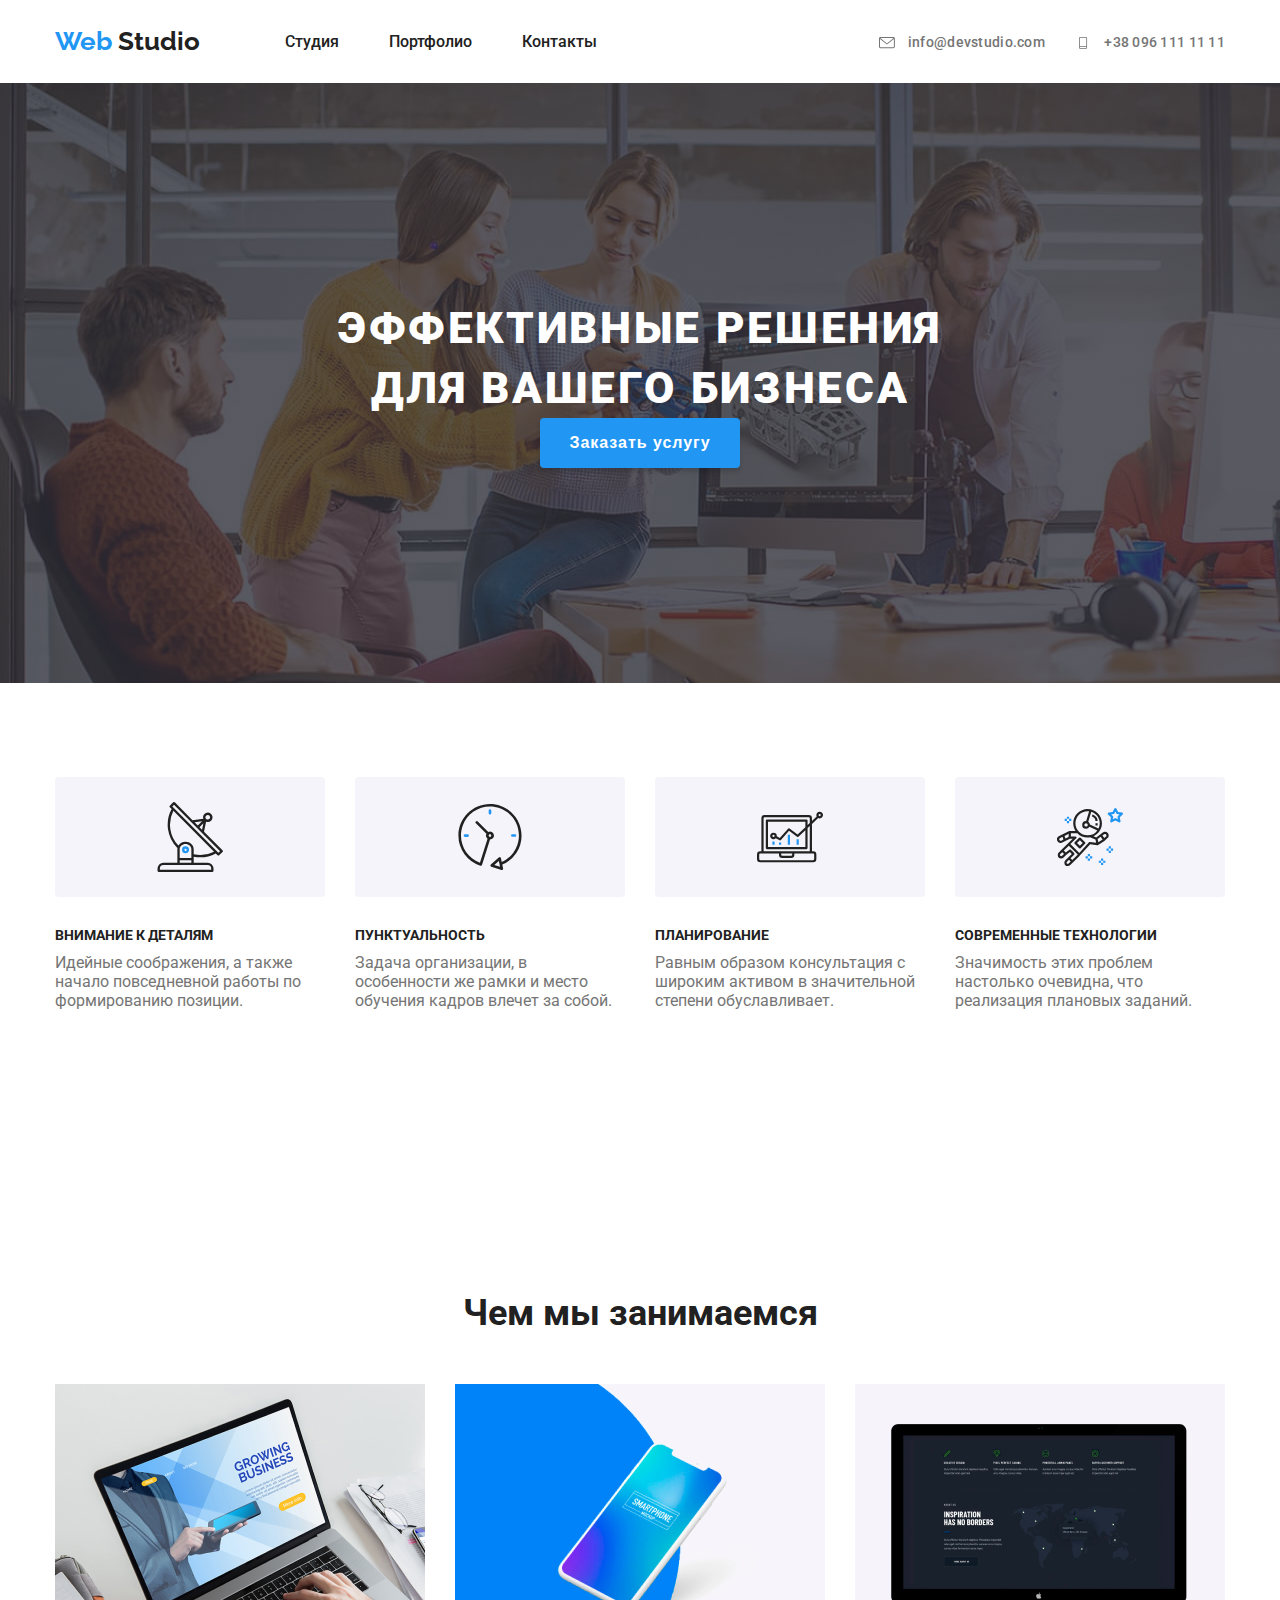
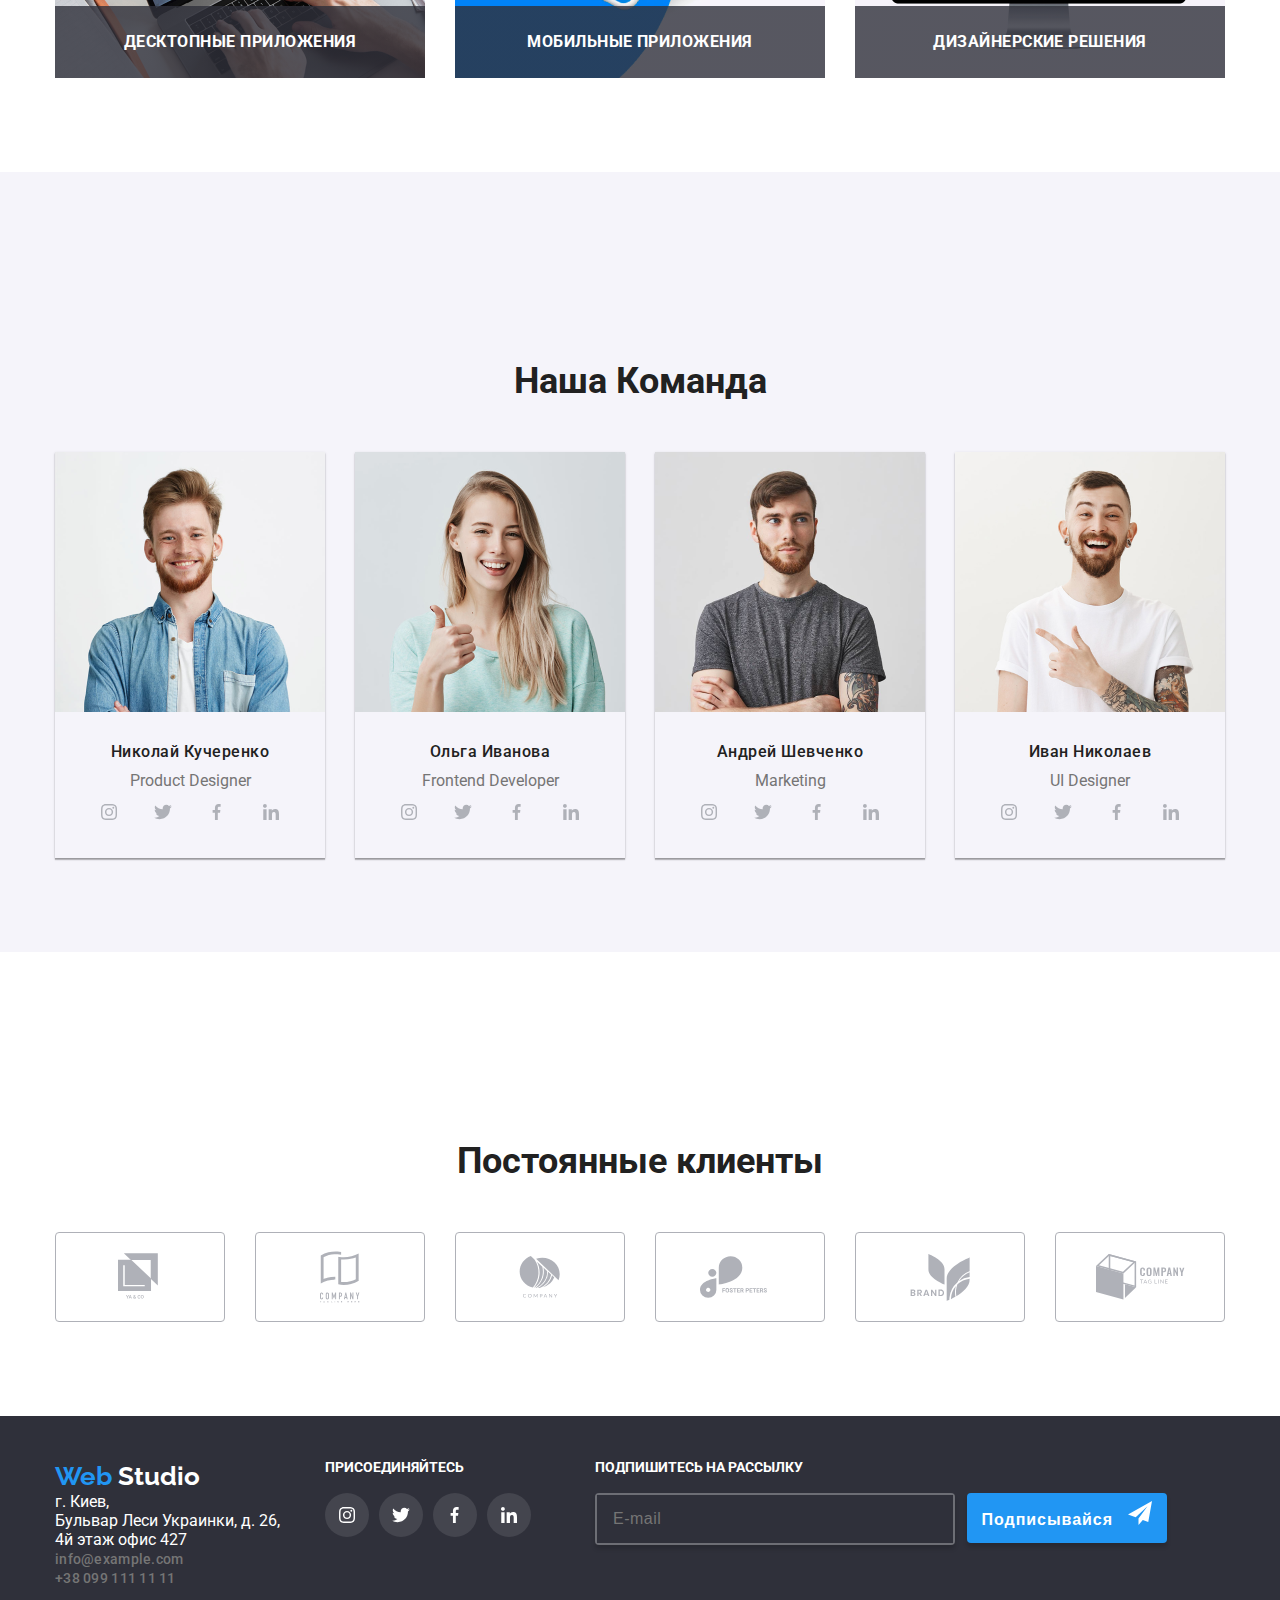
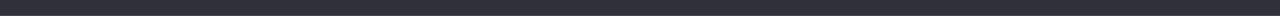
==== index.html @ c9a453bf "copy 7hw" ====
<!DOCTYPE html>
<html lang="en">
  <head>
    <meta charset="UTF-8" />
    <meta name="viewport" content="width=device-width, initial-scale=1.0" />
    <title>Studio</title>
    <link rel="stylesheet" href="./css/normalize.css" />
    <link
      href="https://fonts.googleapis.com/css2?family=Raleway:wght@400;700&display=swap"
      rel="stylesheet"
    />
    <link
      href="https://fonts.googleapis.com/css2?family=Roboto:wght@400;500;700;900&display=swap"
      rel="stylesheet"
    />
    <link rel="stylesheet" href="./css/main.min.css" />
  </head>
  <body>
    <!-- Шапка сайта -->
    <header>
      <nav class="container main-nav">
        <a href="/" class="main-link-header"
          >Web
          <span class="main-link-color">Studio</span>
        </a>
        <ul class="site-nav">
          <li class="item">
            <a href="/index.html" class="link link-nav">Студия</a>
          </li>
          <li class="item">
            <a href="./portfolio.html" class="link link-nav">Портфолио</a>
          </li>
          <li class="item">
            <a href="/" class="link link-nav">Контакты</a>
          </li>
        </ul>
        <ul class="auth-nav">
          <li class="item">
            <a href=" mailto:info@devstudio.com" class="link phone-mail mail">
              <svg class="button-icon" width="16" height="12">
                <use href="./icons/symbol-defs2.svg#icon-mail"></use>
              </svg>
              info@devstudio.com
            </a>
          </li>
          <li>
            <a href="tel:+380961111111" class="link phone-mail phone">
              <svg class="button-icon" width="16" height="12">
                <use href="./icons/symbol-defs2.svg#icon-phone-logo"></use>
              </svg>
              +38 096 111 11 11
            </a>
          </li>
        </ul>
      </nav>
    </header>
    <!-- основная инфо -->
    <section class="hero section">
      <div class="container">
        <h1 class="hero-title">
          эффективные решения <br />
          для вашего бизнеса
        </h1>
        <button class="btn-decoration order-button" data-modal-open>
          Заказать услугу
        </button>
      </div>
    </section>
    <section class="section">
      <div class="container">
        <h2 class="section-title first-section-name" hidden>Преимущества</h2>
        <ul class="main-info">
          <li class="main-logo-description">
            <div class="logotip">
              <svg width="66" height="70">
                <use href="./icons/symbol-defs2.svg#icon-main-logo1"></use>
              </svg>
            </div>
            <h3 class="item-title">Внимание к деталям</h3>
            <p>
              Идейные соображения, а также начало повседневной работы по
              формированию позиции.
            </p>
          </li>
          <li class="main-logo-description">
            <div class="logotip">
              <svg class="main-icon-svg" width="66" height="70">
                <use href="./icons/symbol-defs2.svg#icon-main-logo2"></use>
              </svg>
            </div>
            <h3 class="item-title">Пунктуальность</h3>
            <p>
              Задача организации, в особенности же рамки и место обучения кадров
              влечет за собой.
            </p>
          </li>
          <li class="main-logo-description">
            <div class="logotip">
              <svg class="main-icon-svg" width="66" height="70">
                <use href="./icons/symbol-defs2.svg#icon-main-logo3"></use>
              </svg>
            </div>
            <h3 class="item-title">Планирование</h3>
            <p>
              Равным образом консультация с широким активом в значительной
              степени обуславливает.
            </p>
          </li>
          <li class="main-logo-description">
            <div class="logotip">
              <svg class="main-icon-svg" width="66" height="70">
                <use href="./icons/symbol-defs2.svg#icon-main-logo4"></use>
              </svg>
            </div>
            <h3 class="item-title">Современные технологии</h3>
            <p>
              Значимость этих проблем настолько очевидна, что реализация
              плановых заданий.
            </p>
          </li>
        </ul>
      </div>
    </section>
    <!-- Чем мы занимаемся -->
    <section class="section">
      <div class="container">
        <h3 class="section-title">Чем мы занимаемся</h3>
        <ul class="what-are-we-doing">
          <li class="li-what-are-we-doing">
            <img
              class="img-do"
              src="./img/desktop-app.jpg"
              alt="Десктопные приложения"
              width="370"
              height="294"
            />
            <p class="specialization-name">Десктопные приложения</p>
          </li>
          <li class="li-what-are-we-doing">
            <img
              class="img-do"
              src="./img/mobile-app.jpg"
              alt="мобильные приложения"
              width="370"
              height="294"
            />
            <p class="specialization-name">мобильные приложения</p>
          </li>
          <li class="li-what-are-we-doing">
            <img
              class="img-do"
              src="./img/design-solution.jpg"
              alt="Дизайнерские решения"
              width="370"
              height="294"
            />
            <p class="specialization-name">Дизайнерские решения</p>
          </li>
        </ul>
      </div>
    </section>

    <!-- Наша Команда -->

    <section class="section-team section">
      <div class="container">
        <h3 class="section-title our-team">Наша Команда</h3>
        <ul class="team-section">
          <li class="team-info">
            <img
              src="./img/team1.png"
              alt="picture Николай Кучеренко"
              class="img-team"
              width="270"
              height="260"
            />
            <div class="team-card">
              <p class="team-name">Николай Кучеренко</p>
              <span class="team-proffession">
                Product Designer
              </span>
              <ul class="app-links">
                <li>
                  <a href="" class="link social-links">
                    <svg class="svg-icons" width="20" height="16">
                      <use href="./icons/symbol-defs2.svg#icon-instagram"></use>
                    </svg>
                  </a>
                </li>
                <li>
                  <a href="" class="link social-links">
                    <svg width="20" height="16" class="svg-color">
                      <use href="./icons/symbol-defs2.svg#icon-twitter"></use>
                    </svg>
                  </a>
                </li>
                <li>
                  <a href="" class="link social-links">
                    <svg width="20" height="16">
                      <use href="./icons/symbol-defs2.svg#icon-facebook"></use>
                    </svg>
                  </a>
                </li>
                <li>
                  <a href="" class="link social-links">
                    <svg width="20" height="16">
                      <use href="./icons/symbol-defs2.svg#icon-linkedin"></use>
                    </svg>
                  </a>
                </li>
              </ul>
            </div>
          </li>
          <li class="team-info">
            <img
              src="./img/team2.png"
              alt="picture Ольга Иванова"
              class="img-team"
              width="270"
              height="260"
            />
            <div class="team-card">
              <p class="team-name">Ольга Иванова</p>
              <span class="team-proffession">
                Frontend Developer
              </span>
              <ul class="app-links">
                <li>
                  <a href="" class="link social-links">
                    <svg width="20" height="16">
                      <use href="./icons/symbol-defs2.svg#icon-instagram"></use>
                    </svg>
                  </a>
                </li>
                <li>
                  <a href="" class="link social-links">
                    <svg width="20" height="16">
                      <use href="./icons/symbol-defs2.svg#icon-twitter"></use>
                    </svg>
                  </a>
                </li>
                <li>
                  <a href="" class="link social-links">
                    <svg width="20" height="16">
                      <use href="./icons/symbol-defs2.svg#icon-facebook"></use>
                    </svg>
                  </a>
                </li>
                <li>
                  <a href="" class="link social-links">
                    <svg width="20" height="16">
                      <use href="./icons/symbol-defs2.svg#icon-linkedin"></use>
                    </svg>
                  </a>
                </li>
              </ul>
            </div>
          </li>
          <li class="team-info">
            <img
              src="./img/team3.png"
              alt="picture Андрей Шевченко"
              class="img-team"
              width="270"
              height="260"
            />
            <div class="team-card">
              <p class="team-name">Андрей Шевченко</p>
              <span class="team-proffession">
                Marketing
              </span>
              <ul class="app-links">
                <li>
                  <a href="" class="link social-links">
                    <svg width="20" height="16">
                      <use href="./icons/symbol-defs2.svg#icon-instagram"></use>
                    </svg>
                  </a>
                </li>
                <li>
                  <a href="" class="link social-links">
                    <svg width="20" height="16">
                      <use href="./icons/symbol-defs2.svg#icon-twitter"></use>
                    </svg>
                  </a>
                </li>
                <li>
                  <a href="" class="link social-links">
                    <svg width="20" height="16">
                      <use href="./icons/symbol-defs2.svg#icon-facebook"></use>
                    </svg>
                  </a>
                </li>
                <li>
                  <a href="" class="link social-links">
                    <svg width="20" height="16">
                      <use href="./icons/symbol-defs2.svg#icon-linkedin"></use>
                    </svg>
                  </a>
                </li>
              </ul>
            </div>
          </li>
          <li class="team-info">
            <img
              src="./img/team4.png"
              alt="picture Иван Николаев"
              class="img-team"
              width="270"
              height="260"
            />
            <div class="team-card">
              <p class="team-name">Иван Николаев</p>
              <span class="team-proffession">UI Designer</span>
              <ul class="app-links">
                <li>
                  <a href="" class="link social-links">
                    <svg width="20" height="16">
                      <use href="./icons/symbol-defs2.svg#icon-instagram"></use>
                    </svg>
                  </a>
                </li>
                <li>
                  <a href="" class="link social-links">
                    <svg width="20" height="16">
                      <use href="./icons/symbol-defs2.svg#icon-twitter"></use>
                    </svg>
                  </a>
                </li>
                <li>
                  <a href="" class="link social-links">
                    <svg width="20" height="16">
                      <use href="./icons/symbol-defs2.svg#icon-facebook"></use>
                    </svg>
                  </a>
                </li>
                <li>
                  <a href="" class="link social-links">
                    <svg width="20" height="16">
                      <use href="./icons/symbol-defs2.svg#icon-linkedin"></use>
                    </svg>
                  </a>
                </li>
              </ul>
            </div>
          </li>
        </ul>
      </div>
    </section>

    <!-- Постоянные клиенты -->
    <section class="section">
      <div class="container">
        <h4 class="section-title">Постоянные клиенты</h4>
        <ul class="clients">
          <li class="logo-clients">
            <a href="/" class="a-clients">
              <svg width="44" height="49" class="hover-svg">
                <use href="./icons/symbol-defs2.svg#icon-clients6"></use>
              </svg>
            </a>
          </li>
          <li class="logo-clients">
            <a href="/" class="a-clients">
              <svg width="40" height="52" class="hover-svg">
                <use href="./icons/symbol-defs2.svg#icon-clients1"></use>
              </svg>
            </a>
          </li>
          <li class="logo-clients">
            <a href="/" class="a-clients">
              <svg width="80" height="42" class="hover-svg">
                <use href="./icons/symbol-defs2.svg#icon-clients2"></use>
              </svg>
            </a>
          </li>
          <li class="logo-clients">
            <a href="/" class="a-clients">
              <svg width="80" height="43" class="hover-svg">
                <use href="./icons/symbol-defs2.svg#icon-clients3"></use>
              </svg>
            </a>
          </li>
          <li class="logo-clients">
            <a href="/" class="a-clients">
              <svg width="60" height="47" class="hover-svg">
                <use href="./icons/symbol-defs2.svg#icon-clients4"></use>
              </svg>
            </a>
          </li>
          <li class="logo-clients">
            <a href="/" class="a-clients">
              <svg width="89" height="46" class="hover-svg">
                <use href="./icons/symbol-defs2.svg#icon-clients5"></use>
              </svg>
            </a>
          </li>
        </ul>
      </div>
    </section>
    <!-- Подвал -->
    <footer class="footer">
      <div class="container footer-div">
        <div class="footer-addres">
          <a href="/" class="main-link-footer"
            >Web
            <span class="main-link-footer-color">Studio</span>
          </a>
          <address class="address">
            г. Киев, <br />
            Бульвар Леси Украинки, д. 26, <br />
            4й этаж офис 427
            <ul class="footer-list">
              <li><a href="" class="link phone-mail">info@example.com</a></li>
              <li><a href="" class="link phone-mail">+38 099 111 11 11</a></li>
            </ul>
          </address>
        </div>
        <div class="join-div">
          <p class="footer-text">Присоединяйтесь</p>
          <ul class="app-links footer-link">
            <li>
              <a href="" class="link social-links social-links-footer">
                <svg width="20" height="16">
                  <use href="./icons/symbol-defs2.svg#icon-instagram"></use>
                </svg>
              </a>
            </li>
            <li>
              <a href="" class="link social-links social-links-footer">
                <svg width="20" height="16">
                  <use href="./icons/symbol-defs2.svg#icon-twitter"></use>
                </svg>
              </a>
            </li>
            <li>
              <a href="" class="link social-links social-links-footer">
                <svg width="20" height="16">
                  <use href="./icons/symbol-defs2.svg#icon-facebook"></use>
                </svg>
              </a>
            </li>
            <li>
              <a href="" class="link social-links social-links-footer">
                <svg width="20" height="16">
                  <use href="./icons/symbol-defs2.svg#icon-linkedin"></use>
                </svg>
              </a>
            </li>
          </ul>
        </div>
        <div class="share-div">
          <p class="footer-text share-input">Подпишитесь на рассылку</p>
          <form class="form-footer">
            <div class="form-join">
              <input
                class="input-footer"
                type="email"
                name="mail"
                id="mail"
                placeholder="E-mail"
              />
            </div>
            <button type="submit" class="btn-decoration">
              Подписывайся
              <svg aria-label="send" class="telegram-send">
                <use href="./icons/telegram.svg"></use>
              </svg>
            </button>
          </form>
        </div>
      </div>
    </footer>
    <!-- модальное окно -->
    <div class="backdrop is-hidden" data-modal>
      <div class="modal">
        <form>
          <div class="form">
            <button data-modal-close class="close-modal">
              <svg class="icon-close">
                <use
                  href="./icons/symbol-defs-modal.svg#icon-modal-close"
                ></use>
              </svg>
            </button>
            <h4 class="title-recall">
              Оставьте свои данные, мы вам перезвоним
            </h4>
            <label class="form-field">
              <input
                type="text"
                name="name"
                class="form-input"
                placeholder=" "
              />
              <span class="form-label">Имя</span>
              <svg width="18" height="18" class="icon-modal">
                <use href="./icons/symbol-defs-modal.svg#icon-modal-name"></use>
              </svg>
            </label>
            <label class="form-field">
              <input type="tel" name="tel" class="form-input" placeholder=" " />
              <span class="form-label">Телефон</span>
              <svg class="icon-modal">
                <use
                  href="./icons/symbol-defs-modal.svg#icon-modal-phone"
                ></use>
              </svg>
            </label>
            <label class="form-field">
              <input
                type="email"
                class="form-input"
                name="mail"
                placeholder=" "
              />
              <span class="form-label">Почта</span>
              <svg class="icon-modal">
                <use href="./icons/symbol-defs-modal.svg#icon-modal-mail"></use>
              </svg>
            </label>

            <label class="form-field textarea">
              <textarea
                class="form-input"
                name="comment"
                rows="10"
                cols="44"
                id="comment"
                placeholder=" "
              ></textarea>
              <span class="form-label comment">Коментарий</span></label
            >

            <label class="checkbox-form">
              <input
                class="checkbox"
                type="checkbox"
                name="topic"
                value="agree"
              />
              <span class="check-icon"></span>
              <svg class="icon-modal">
                <use href="./imeges/sprite-modal.svg#icon-berd"></use>
              </svg>
              <span class="agree"
                >Соглашаюсь с рассылкой и принимаю
                <a class="agreement" href="">Условия договора</a>
              </span>
            </label>

            <div class="submit-form">
              <button type="submit" class="button send btn-decoration">
                Отправить
              </button>
            </div>
          </div>
        </form>
      </div>
    </div>
    <script src="./js/modal.js"></script>
  </body>
</html>
---- css/main.min.css ----
body{font-family:"Roboto",sans-serif;color:#757575}img{display:block;max-width:100%;height:auto}ul,li,a{list-style:none}*{margin:0;padding:0;-webkit-box-sizing:border-box;box-sizing:border-box}.link{text-decoration:none;color:#212121}.container{width:1200px;margin-left:auto;margin-right:auto;padding-right:15px;padding-left:15px}.section-title{font-family:Roboto;font-weight:700;font-size:36px;line-height:42px;text-align:center;color:#212121;margin-bottom:50px;padding-top:94px}.main-link-color{color:#212121}.main-link-header{font-family:Raleway;font-weight:700;font-size:26px;line-height:31px;color:#2196f3;text-decoration:none}.main-nav{display:-webkit-box;display:-ms-flexbox;display:flex;-webkit-box-align:center;-ms-flex-align:center;align-items:center}.link{text-decoration:none;color:#212121}.link:hover{color:#2196f3}.link:focus{color:#2196f3}.link-nav{position:relative;font-weight:500}.link-nav::after{content:"";position:absolute;left:0;bottom:0;display:block;width:100%;height:5px;background-color:#2196f3;opacity:0;-webkit-transition:opacity 250ms cubic-bezier(0.4, 0, 0.2, 1);transition:opacity 250ms cubic-bezier(0.4, 0, 0.2, 1)}.link-nav:hover::after{opacity:1}.site-nav{display:-webkit-box;display:-ms-flexbox;display:flex;margin-left:85px}.site-nav .item:not(:last-child){margin-right:50px}.site-nav .link{display:block;padding-top:32px;padding-bottom:32px}.auth-nav{display:-webkit-box;display:-ms-flexbox;display:flex;margin-left:auto}.auth-nav .item+.item{margin-left:12px}.phone-mail{font-family:Roboto;font-style:normal;font-weight:500;font-size:14px;line-height:16px;letter-spacing:0.02em;color:#757575;-webkit-transition:background-color 250ms cubic-bezier(0.4, 0, 0.2, 1),color 250ms cubic-bezier(0.4, 0, 0.2, 1);transition:background-color 250ms cubic-bezier(0.4, 0, 0.2, 1),color 250ms cubic-bezier(0.4, 0, 0.2, 1)}.link-phone-mail:not(:last-child){margin-right:50px}.button-icon{fill:currentColor;margin-left:30px;margin-right:10px;vertical-align:middle}.container{width:1200px;margin-left:auto;margin-right:auto;padding-right:15px;padding-left:15px}.section{padding-bottom:94px;padding-top:94px}.hero{max-width:1600px;height:600px;margin-left:auto;margin-right:auto;-webkit-box-align:center;-ms-flex-align:center;align-items:center;display:-webkit-box;display:-ms-flexbox;display:flex;-webkit-box-pack:center;-ms-flex-pack:center;justify-content:center;text-align:center;background-image:-webkit-gradient(linear, left top, right top, from(rgba(47,48,58,0.8)), to(rgba(47,48,58,0.8))),url(../img/Header-img-zip.jpg);background-image:linear-gradient(to right, rgba(47,48,58,0.8), rgba(47,48,58,0.8)),url(../img/Header-img-zip.jpg)}.hero-title{font-family:Roboto;font-weight:900;font-size:44px;line-height:60px;text-align:center;-webkit-box-pack:center;-ms-flex-pack:center;justify-content:center;letter-spacing:0.06em;text-transform:uppercase;color:#fff}.order-button{font-weight:700;font-size:16px;line-height:30px;letter-spacing:0.06em;color:#fff}.btn-decoration{color:#fff;background-color:#2196f3;font-weight:700;font-size:16px;line-height:1.87;-webkit-box-align:center;-ms-flex-align:center;align-items:center;text-align:center;letter-spacing:0.06em;min-width:200px;height:50px;-webkit-box-shadow:0px 4px 4px rgba(0,0,0,0.15);box-shadow:0px 4px 4px rgba(0,0,0,0.15);border-radius:4px;border:1px solid transparent}.section{padding-bottom:94px;padding-top:94px}.first-section-name{margin-top:75px;margin-bottom:50px}.main-info{display:-webkit-box;display:-ms-flexbox;display:flex}.item-title{font-weight:700;font-size:14px;line-height:16px;text-transform:uppercase;color:#212121;margin-top:30px;margin-bottom:10px}.main-logo-description:not(:last-child){margin-right:30px}.logotip{display:-webkit-box;display:-ms-flexbox;display:flex;-webkit-box-pack:center;-ms-flex-pack:center;justify-content:center;-webkit-box-align:center;-ms-flex-align:center;align-items:center;width:270px;height:120px;border-radius:4px;background-color:#f5f4fa}.what-are-we-doing{display:-webkit-box;display:-ms-flexbox;display:flex}.li-what-are-we-doing{position:relative}.li-what-are-we-doing:not(:last-child){margin-right:30px}.img-do{display:block;min-width:100%;height:auto}.specialization-name{font-weight:700;font-size:16px;line-height:16px;letter-spacing:0.03em;text-transform:uppercase;text-align:center;width:100%;position:absolute;bottom:0;padding:27px;color:#fff;line-height:1.14;background-image:-webkit-gradient(linear, left top, left bottom, from(rgba(47,48,58,0.8)), to(rgba(47,48,58,0.8)));background-image:linear-gradient(rgba(47,48,58,0.8), rgba(47,48,58,0.8))}.section-team{background-color:#f5f4fa}.team-section{display:-webkit-box;display:-ms-flexbox;display:flex}.team-info{-webkit-box-shadow:0px 2px 1px rgba(0,0,0,0.2),0px 1px 1px rgba(0,0,0,0.14),0px 1px 3px rgba(0,0,0,0.12);box-shadow:0px 2px 1px rgba(0,0,0,0.2),0px 1px 1px rgba(0,0,0,0.14),0px 1px 3px rgba(0,0,0,0.12);width:calc((100% - 30px * 3) / 4)}.team-info:not(:last-child){margin-right:30px}.team-card{padding:30px 32px 24px 32px}.team-name{font-weight:500;font-size:16px;line-height:19px;letter-spacing:0.03em;color:#212121;text-align:center;margin-bottom:10px}.team-proffession{display:block;text-align:center}.app-links{display:-webkit-box;display:-ms-flexbox;display:flex}.social-links{display:-webkit-inline-box;display:-ms-inline-flexbox;display:inline-flex;-webkit-box-align:center;-ms-flex-align:center;align-items:center;-webkit-box-pack:center;-ms-flex-pack:center;justify-content:center;width:44px;height:44px;border-radius:50%;margin-right:10px;fill:#afb1b8;-webkit-transition:background-color cubic-bezier(0.4, 0, 0.2, 1),color 250ms cubic-bezier(0.4, 0, 0.2, 1);transition:background-color cubic-bezier(0.4, 0, 0.2, 1),color 250ms cubic-bezier(0.4, 0, 0.2, 1)}.social-links:hover{background-color:#2196f3;fill:#fff}.social-links:focus{background-color:#2196f3;fill:#fff}.clients{display:-webkit-box;display:-ms-flexbox;display:flex}.logo-clients{-webkit-box-sizing:border-box;box-sizing:border-box;height:90px;width:calc((100% - 150px) / 6)}.logo-clients:not(:last-child){margin-right:30px;margin-left:auto}.a-clients{display:-webkit-box;display:-ms-flexbox;display:flex;-webkit-box-pack:center;-ms-flex-pack:center;justify-content:center;-webkit-box-align:center;-ms-flex-align:center;align-items:center;width:170px;height:90px;color:#afb1b8;border:1px solid currentColor;border-radius:4px;-webkit-transition:color 250ms cubic-bezier(0.4, 0, 0.2, 1),border-color 250ms cubic-bezier(0.4, 0, 0.2, 1);transition:color 250ms cubic-bezier(0.4, 0, 0.2, 1),border-color 250ms cubic-bezier(0.4, 0, 0.2, 1)}.a-clients:hover{color:#2196f3;border-color:#2196f3}.a-clients:focus{color:#2196f3;border-color:#2196f3}.hover-svg{fill:currentColor}.footer{display:-webkit-box;display:-ms-flexbox;display:flex;-webkit-box-align:baseline;-ms-flex-align:baseline;align-items:baseline;border-bottom:1px solid rgba(255,255,255,0.1);padding-top:45px;padding-bottom:28px;background-color:#2f303a}.footer-div{display:-webkit-box;display:-ms-flexbox;display:flex}.main-link-footer{font-family:Raleway;font-weight:700;font-size:26px;line-height:31px;color:#2196f3;text-decoration:none}.main-link-footer-color{color:#fff}.footer-addres{display:block;width:calc((50% - 45px) / 2)}.address{color:#fff;font-style:normal}.footer-list{-webkit-box-align:center;-ms-flex-align:center;align-items:center}.footer-link{color:#fff;text-decoration:none}.footer-link:hover{color:#2196f3}.footer-link:hover:focus{color:#2196f3}.phone-mail{font-family:Roboto;font-style:normal;font-weight:500;font-size:14px;line-height:16px;letter-spacing:0.02em;color:#757575;-webkit-transition:background-color 250ms cubic-bezier(0.4, 0, 0.2, 1),color 250ms cubic-bezier(0.4, 0, 0.2, 1);transition:background-color 250ms cubic-bezier(0.4, 0, 0.2, 1),color 250ms cubic-bezier(0.4, 0, 0.2, 1)}.join-div{display:block;width:calc((50% - 45px) / 2)}.footer-text{color:#fff;font-size:14px;font-weight:700;line-height:0.87;text-transform:uppercase;margin-bottom:20px}.social-links-footer{color:#fff;fill:currentColor;display:-webkit-inline-box;display:-ms-inline-flexbox;display:inline-flex;background-color:rgba(255,255,255,0.1);border-radius:50%;width:44px;height:44px;-webkit-transition:background-color 250ms cubic-bezier(0.4, 0, 0.2, 1);transition:background-color 250ms cubic-bezier(0.4, 0, 0.2, 1)}.share-div{width:calc((50%) / 2)}.form-join{background-color:#2f303a;border:1px solid rgba(255,255,255,0.3);-webkit-box-shadow:0px 4px 4px rgba(0,0,0,0.15);box-shadow:0px 4px 4px rgba(0,0,0,0.15);border-radius:4px;margin-right:12px}.form-footer{display:-webkit-box;display:-ms-flexbox;display:flex}.input-footer{background-color:#2f303a;min-width:358px;height:50px;padding-left:16px;color:rgba(255,255,255,0.6);font-size:16px;line-height:1.25;letter-spacing:0.03em;border:1px solid rgba(255,255,255,0.3)}.telegram-send{display:inline-block;width:24px;height:24px;margin-left:10px}.backdrop{position:fixed;top:0;left:0;width:100%;height:100%;background-color:rgba(0,0,0,0.2);-webkit-transition:opacity 250ms cubic-bezier(0.4, 0, 0.2, 1);transition:opacity 250ms cubic-bezier(0.4, 0, 0.2, 1);opacity:1}.backdrop.is-hidden{opacity:0;pointer-events:none}.title-recall{margin-top:0;margin-bottom:30px;font-weight:700;font-size:20px;line-height:1.15;text-align:center;letter-spacing:0.03em}.form{position:absolute;top:50%;left:50%;min-width:528px;padding:40px;background-color:#fff;-webkit-transform:translate(-50%, -50%) scale(1);transform:translate(-50%, -50%) scale(1);-webkit-transition:-webkit-transform 250ms cubic-bezier(0.4, 0, 0.2, 1);transition:-webkit-transform 250ms cubic-bezier(0.4, 0, 0.2, 1);transition:transform 250ms cubic-bezier(0.4, 0, 0.2, 1);transition:transform 250ms cubic-bezier(0.4, 0, 0.2, 1), -webkit-transform 250ms cubic-bezier(0.4, 0, 0.2, 1)}.form-field{position:relative;display:block;margin-bottom:28px}.form-label{position:absolute;top:50%;left:42px;-webkit-transform:translateY(-50%);transform:translateY(-50%);-webkit-transition:-webkit-transform 250ms cubic-bezier(0.4, 0, 0.2, 1);transition:-webkit-transform 250ms cubic-bezier(0.4, 0, 0.2, 1);transition:transform 250ms cubic-bezier(0.4, 0, 0.2, 1);transition:transform 250ms cubic-bezier(0.4, 0, 0.2, 1), -webkit-transform 250ms cubic-bezier(0.4, 0, 0.2, 1);color:#757575}.comment{position:absolute;top:12px;left:16px}.close-modal{display:-webkit-box;display:-ms-flexbox;display:flex;-webkit-box-pack:center;-ms-flex-pack:center;justify-content:center;-webkit-box-align:center;-ms-flex-align:center;align-items:center;position:absolute;top:1%;right:1%;border:1px solid rgba(33,33,33,0.2);background-color:#fff;border-radius:50%;width:30px;height:30px}.close-modal:focus{cursor:pointer}.icon-close{fill:#212121;width:11px;height:11px;-webkit-transition:fill 250ms cubic-bezier(0.4, 0, 0.2, 1);transition:fill 250ms cubic-bezier(0.4, 0, 0.2, 1)}.icon-close:hover{fill:#2196f3}.icon-modal{position:absolute;top:50%;left:16px;width:18px;height:18px;-webkit-transform:translateY(-50%);transform:translateY(-50%);-webkit-transition:fill 250ms cubic-bezier(0.4, 0, 0.2, 1);transition:fill 250ms cubic-bezier(0.4, 0, 0.2, 1)}.form-field input{width:100%;margin:0;padding:11px 16px;padding-left:42px;font:inherit;border:1px solid rgba(33,33,33,0.2);border-radius:4px}input [type="checkbox"]{width:16px;height:15px}.form-field:focus-within>.form-label{color:#2196f3;-webkit-transform:translate(-27px, -40px);transform:translate(-27px, -40px)}.form-field:focus-within>.icon-modal{fill:#2196f3}.form-field.textarea{margin-bottom:20px}.form-field textarea{resize:none;padding:12px 16px;margin:0;width:100%;font:inherit;border:1px solid rgba(33,33,33,0.2);border-radius:4px}.form-field:focus-within>.form-labal.form-labal.comment{color:#2196f3;-webkit-transform:translateY(-40px);transform:translateY(-40px)}.form-input:focus,.form-textarea:focus{border-color:#2196f3;outline:none}.checkbox{position:absolute;width:1px;height:1px;margin:-1px;border:0;padding:0;clip:rect(0 0 0 0);overflow:hidden}.checkbox-form{display:-webkit-box;display:-ms-flexbox;display:flex;-webkit-box-align:center;-ms-flex-align:center;align-items:center;-webkit-box-pack:center;-ms-flex-pack:center;justify-content:center;margin-bottom:30px}.agree{font-size:14px;line-height:1.2;letter-spacing:0.03em;color:#757575}.checkbox-form .check-icon{display:inline-block;width:16px;height:15px;margin-right:8px;border:2px solid #757575;border-radius:4px;-webkit-transition:-webkit-transform 250ms cubic-bezier(0.4, 0, 0.2, 1);transition:-webkit-transform 250ms cubic-bezier(0.4, 0, 0.2, 1);transition:transform 250ms cubic-bezier(0.4, 0, 0.2, 1);transition:transform 250ms cubic-bezier(0.4, 0, 0.2, 1), -webkit-transform 250ms cubic-bezier(0.4, 0, 0.2, 1)}.checkbox:checked+.check-icon{background-color:#2196f3;background-image:url(../icons/modal-check.svg);border-color:#2196f3;background-size:contain;background-origin:border-box}.agreement{color:#2196f3;text-decoration:underline}.submit-form{text-align:center}.buttons{display:-webkit-box;display:-ms-flexbox;display:flex;-webkit-box-pack:center;-ms-flex-pack:center;justify-content:center}.radio-button{display:-webkit-box;display:-ms-flexbox;display:flex;-webkit-box-pack:center;-ms-flex-pack:center;justify-content:center;padding-top:94px;padding-bottom:56px}.radio{background-color:#f5f4fa;font-weight:500;color:#212121;font-size:16px;line-height:1.62;border-radius:4px;border-color:transparent;margin-left:auto;padding:6px 22px}.radio:hover{background-color:#2196f3;color:#fff}.radio:focus{background-color:#2196f3;color:#fff}.radio:not(:last-child){margin-right:30px}.btn-space:not(:last-child){margin-right:30px}.img-description{padding:62px 24px;color:#fff;font-size:18px;line-height:1.56}.portfolio-main{display:-webkit-box;display:-ms-flexbox;display:flex;-ms-flex-wrap:wrap;flex-wrap:wrap;padding-bottom:94px}.each-block-portfolio{width:calc((100% - 60px) / 3);margin-right:30px;margin-bottom:30px;background:#fff;border:1px solid #eeeeee;border-bottom-right-radius:5px;border-bottom-left-radius:5px}.each-block-portfolio:nth-child(3n){margin-right:0}.each-block-portfolio:nth-last-child(-n+3){margin-bottom:0}.portfolio-span{color:#757575;font-weight:400;font-size:16px;line-height:1.88}.card-overlay{position:absolute;top:0;left:0;width:100%;height:100%;background-image:-webkit-gradient(linear, left top, left bottom, from(rgba(33,150,243,0.9)), to(rgba(33,150,243,0.9)));background-image:linear-gradient(rgba(33,150,243,0.9), rgba(33,150,243,0.9));opacity:0;-webkit-transform:translateY(100%);transform:translateY(100%);-webkit-transition:opasity 250ms cubic-bezier(0.4, 0, 0.2, 1),-webkit-transform 250ms cubic-bezier(0.4, 0, 0.2, 1);transition:opasity 250ms cubic-bezier(0.4, 0, 0.2, 1),-webkit-transform 250ms cubic-bezier(0.4, 0, 0.2, 1);transition:transform 250ms cubic-bezier(0.4, 0, 0.2, 1),opasity 250ms cubic-bezier(0.4, 0, 0.2, 1);transition:transform 250ms cubic-bezier(0.4, 0, 0.2, 1),opasity 250ms cubic-bezier(0.4, 0, 0.2, 1),-webkit-transform 250ms cubic-bezier(0.4, 0, 0.2, 1)}.link-portfolio{display:block;-webkit-transition:-webkit-box-shadow 250ms cubic-bezier(0.4, 0, 0.2, 1);transition:-webkit-box-shadow 250ms cubic-bezier(0.4, 0, 0.2, 1);transition:box-shadow 250ms cubic-bezier(0.4, 0, 0.2, 1);transition:box-shadow 250ms cubic-bezier(0.4, 0, 0.2, 1), -webkit-box-shadow 250ms cubic-bezier(0.4, 0, 0.2, 1)}.link-portfolio:hover .card-overlay,.link-portfolio:focus .card-overlay{-webkit-transform:translateY(0);transform:translateY(0);opacity:1}.link-portfolio:hover,.link-portfolio:focus{-webkit-box-shadow:1px 4px 6px rgba(0,0,0,0.16),0px 4px 4px rgba(0,0,0,0.06),0px 1px 1px rgba(0,0,0,0.12);box-shadow:1px 4px 6px rgba(0,0,0,0.16),0px 4px 4px rgba(0,0,0,0.06),0px 1px 1px rgba(0,0,0,0.12)}.photo-card{position:relative;overflow:hidden}.card-contact{padding:24px 20px;border-bottom-right-radius:5px;border-bottom-left-radius:5px}.project-title{margin-bottom:20px;color:#212121;font-weight:700;font-size:18px;line-height:2;letter-spacing:0.06em}
/*# sourceMappingURL=main.min.css.map */
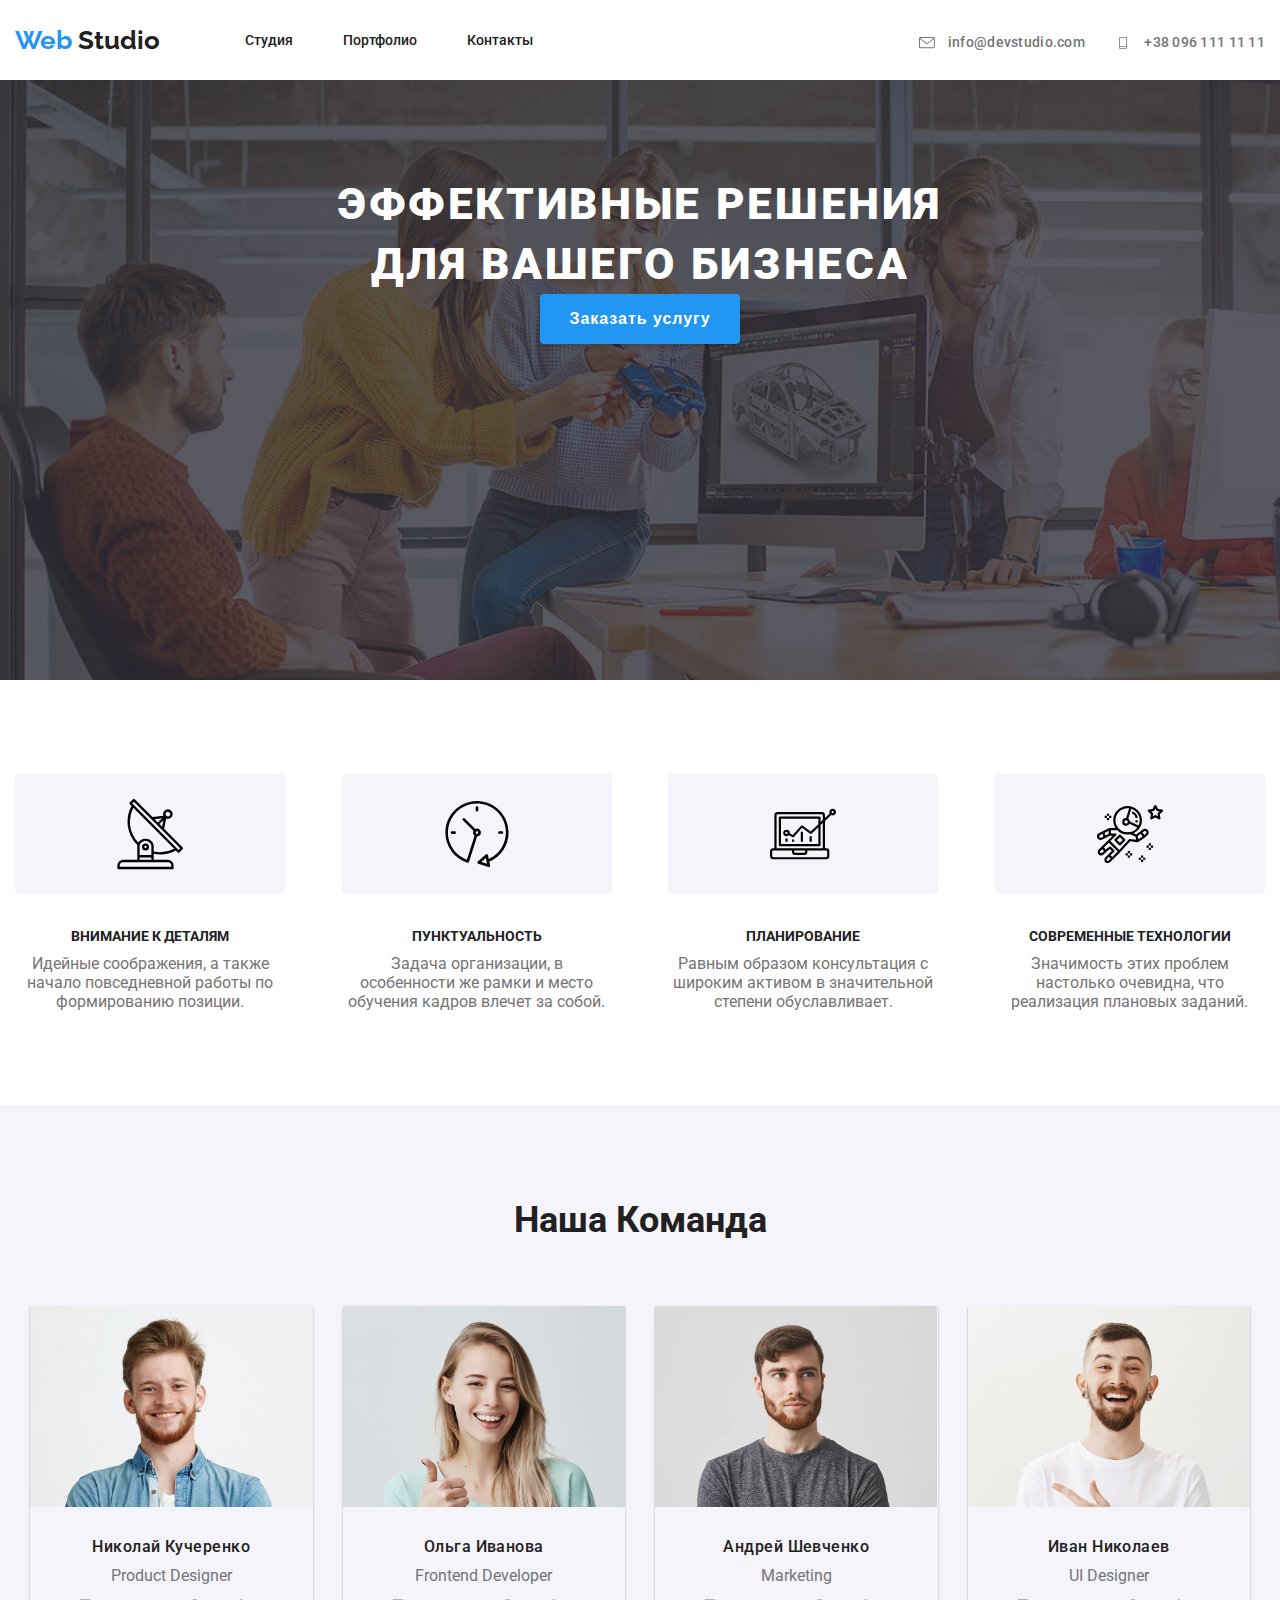
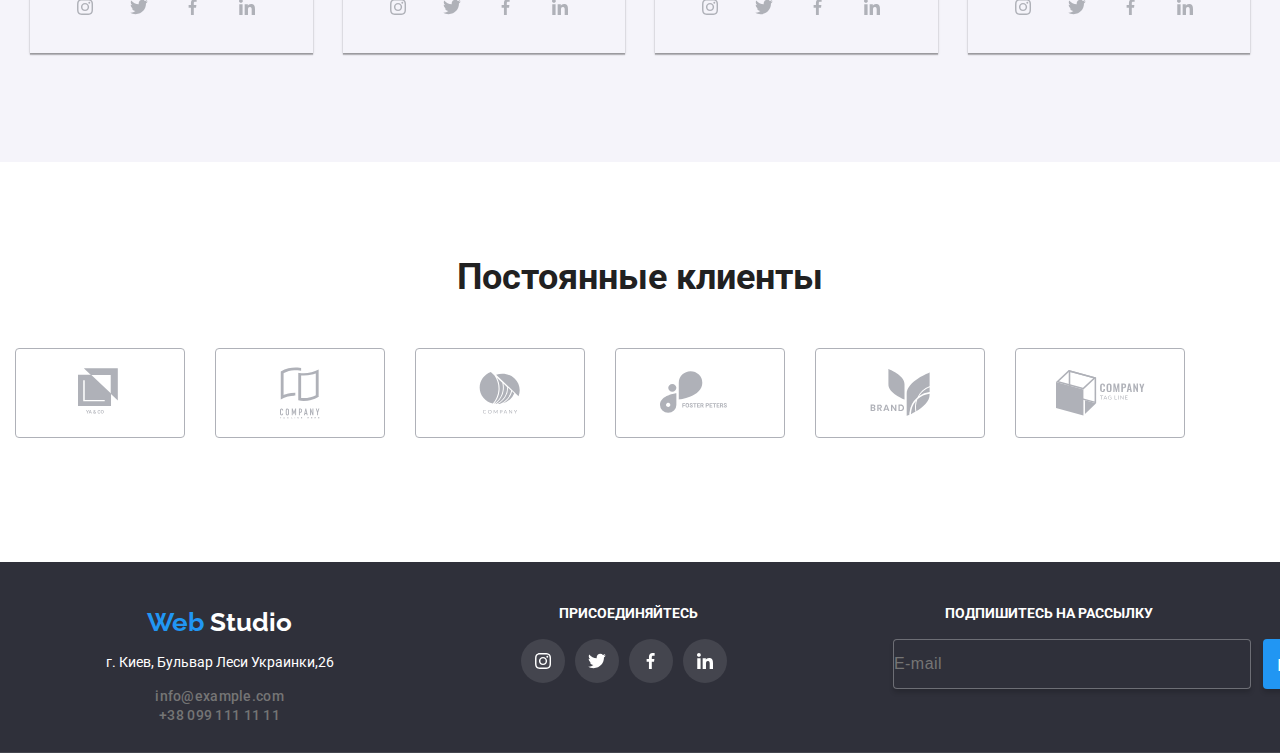
==== commit 03d50ca7: "last" ====
--- a/index.html
+++ b/index.html
@@ -23,35 +23,59 @@
           >Web
           <span class="main-link-color">Studio</span>
         </a>
-        <ul class="site-nav">
-          <li class="item">
-            <a href="/index.html" class="link link-nav">Студия</a>
-          </li>
-          <li class="item">
-            <a href="./portfolio.html" class="link link-nav">Портфолио</a>
-          </li>
-          <li class="item">
-            <a href="/" class="link link-nav">Контакты</a>
-          </li>
-        </ul>
-        <ul class="auth-nav">
-          <li class="item">
-            <a href=" mailto:info@devstudio.com" class="link phone-mail mail">
-              <svg class="button-icon" width="16" height="12">
-                <use href="./icons/symbol-defs2.svg#icon-mail"></use>
-              </svg>
-              info@devstudio.com
-            </a>
-          </li>
-          <li>
-            <a href="tel:+380961111111" class="link phone-mail phone">
-              <svg class="button-icon" width="16" height="12">
-                <use href="./icons/symbol-defs2.svg#icon-phone-logo"></use>
-              </svg>
-              +38 096 111 11 11
-            </a>
-          </li>
-        </ul>
+        <button
+          type="button"
+          class="menu-button is-open"
+          aria-expanded="false"
+          aria-controls="menu-container"
+          data-menu-button
+        >
+          <svg
+            width="24"
+            height="16"
+            aria-label="Переключатель-мобильного-меню"
+          >
+            <use
+              href="./icons/symbol-defs2.svg#icon-menu_24px"
+              class="icon-close-mobile"
+            ></use>
+            <use
+              href="./icons/symbol-defs2.svg#icon-close_24px"
+              class="icon-menu-mobile"
+            ></use>
+          </svg>
+        </button>
+        <div class="menu-container" id="menu-container" data-menu>
+          <ul class="site-nav">
+            <li class="item">
+              <a href="/index.html" class="link link-nav">Студия</a>
+            </li>
+            <li class="item">
+              <a href="./portfolio.html" class="link link-nav">Портфолио</a>
+            </li>
+            <li class="item">
+              <a href="/" class="link link-nav">Контакты</a>
+            </li>
+          </ul>
+          <ul class="auth-nav">
+            <li class="item">
+              <a href=" mailto:info@devstudio.com" class="link phone-mail mail">
+                <svg class="button-icon" width="16" height="12">
+                  <use href="./icons/symbol-defs2.svg#icon-mail"></use>
+                </svg>
+                info@devstudio.com
+              </a>
+            </li>
+            <li>
+              <a href="tel:+380961111111" class="link phone-mail phone">
+                <svg class="button-icon" width="16" height="12">
+                  <use href="./icons/symbol-defs2.svg#icon-phone-logo"></use>
+                </svg>
+                +38 096 111 11 11
+              </a>
+            </li>
+          </ul>
+        </div>
       </nav>
     </header>
     <!-- основная инфо -->
@@ -68,61 +92,65 @@
     </section>
     <section class="section">
       <div class="container">
-        <h2 class="section-title first-section-name" hidden>Преимущества</h2>
-        <ul class="main-info">
-          <li class="main-logo-description">
-            <div class="logotip">
-              <svg width="66" height="70">
+        <h2 hidden>Преимущества</h2>
+        <ul class="benefits">
+          <li class="benefits-main-logo">
+            <div class="benefits-logotip">
+              <svg class="main-icon-svg" width="66" height="70">
                 <use href="./icons/symbol-defs2.svg#icon-main-logo1"></use>
               </svg>
-            </div>
-            <h3 class="item-title">Внимание к деталям</h3>
-            <p>
-              Идейные соображения, а также начало повседневной работы по
-              формированию позиции.
-            </p>
-          </li>
-          <li class="main-logo-description">
-            <div class="logotip">
+
+              <h3 class="benefits-item-title">Внимание к деталям</h3>
+              <p class="benefits-text">
+                Идейные соображения, а также начало повседневной работы по
+                формированию позиции.
+              </p>
+            </div>
+          </li>
+          <li class="benefits-main-logo">
+            <div class="benefits-logotip">
               <svg class="main-icon-svg" width="66" height="70">
                 <use href="./icons/symbol-defs2.svg#icon-main-logo2"></use>
               </svg>
-            </div>
-            <h3 class="item-title">Пунктуальность</h3>
-            <p>
-              Задача организации, в особенности же рамки и место обучения кадров
-              влечет за собой.
-            </p>
-          </li>
-          <li class="main-logo-description">
-            <div class="logotip">
+
+              <h3 class="benefits-item-title">Пунктуальность</h3>
+              <p class="benefits-text">
+                Задача организации, в особенности же рамки и место обучения
+                кадров влечет за собой.
+              </p>
+            </div>
+          </li>
+          <li class="benefits-main-logo">
+            <div class="benefits-logotip">
               <svg class="main-icon-svg" width="66" height="70">
                 <use href="./icons/symbol-defs2.svg#icon-main-logo3"></use>
               </svg>
-            </div>
-            <h3 class="item-title">Планирование</h3>
-            <p>
-              Равным образом консультация с широким активом в значительной
-              степени обуславливает.
-            </p>
-          </li>
-          <li class="main-logo-description">
-            <div class="logotip">
+
+              <h3 class="benefits-item-title">Планирование</h3>
+              <p class="benefits-text">
+                Равным образом консультация с широким активом в значительной
+                степени обуславливает.
+              </p>
+            </div>
+          </li>
+          <li class="benefits-main-logo">
+            <div class="benefits-logotip">
               <svg class="main-icon-svg" width="66" height="70">
                 <use href="./icons/symbol-defs2.svg#icon-main-logo4"></use>
               </svg>
-            </div>
-            <h3 class="item-title">Современные технологии</h3>
-            <p>
-              Значимость этих проблем настолько очевидна, что реализация
-              плановых заданий.
-            </p>
+
+              <h3 class="benefits-item-title">Современные технологии</h3>
+              <p class="benefits-text">
+                Значимость этих проблем настолько очевидна, что реализация
+                плановых заданий.
+              </p>
+            </div>
           </li>
         </ul>
       </div>
     </section>
     <!-- Чем мы занимаемся -->
-    <section class="section">
+    <section class="section what-we-do">
       <div class="container">
         <h3 class="section-title">Чем мы занимаемся</h3>
         <ul class="what-are-we-doing">
@@ -162,21 +190,25 @@
 
     <!-- Наша Команда -->
 
-    <section class="section-team section">
+    <section class="our-team section">
       <div class="container">
-        <h3 class="section-title our-team">Наша Команда</h3>
-        <ul class="team-section">
-          <li class="team-info">
+        <h3 class="section-title">Наша Команда</h3>
+        <ul class="our-team-section">
+          <li class="our-team-info">
             <img
-              src="./img/team1.png"
+              srcset="
+                ./adaptive-img/team1-480.jpg  1x,
+                ./adaptive-img/team1-768.jpg  2x,
+                ./adaptive-img/team1-1280.jpg 3x
+              "
+              src="./adaptive-img/team1-480.jpg"
               alt="picture Николай Кучеренко"
               class="img-team"
-              width="270"
-              height="260"
+              width="450"
             />
-            <div class="team-card">
-              <p class="team-name">Николай Кучеренко</p>
-              <span class="team-proffession">
+            <div class="our-team-card">
+              <p class="our-team-name">Николай Кучеренко</p>
+              <span class="our-team-proffession">
                 Product Designer
               </span>
               <ul class="app-links">
@@ -211,17 +243,20 @@
               </ul>
             </div>
           </li>
-          <li class="team-info">
+          <li class="our-team-info">
             <img
-              src="./img/team2.png"
+              srcset="
+                ./adaptive-img/team2-480.jpg  1x,
+                ./adaptive-img/team2-768.jpg  2x,
+                ./adaptive-img/team2-1280.jpg 3x
+              "
+              src="./adaptive-img/team2-480.jpg"
               alt="picture Ольга Иванова"
               class="img-team"
-              width="270"
-              height="260"
             />
-            <div class="team-card">
-              <p class="team-name">Ольга Иванова</p>
-              <span class="team-proffession">
+            <div class="our-team-card">
+              <p class="our-team-name">Ольга Иванова</p>
+              <span class="our-team-proffession">
                 Frontend Developer
               </span>
               <ul class="app-links">
@@ -256,17 +291,20 @@
               </ul>
             </div>
           </li>
-          <li class="team-info">
+          <li class="our-team-info">
             <img
-              src="./img/team3.png"
+              srcset="
+                ./adaptive-img/team3-480.jpg  1x,
+                ./adaptive-img/team3-768.jpg  2x,
+                ./adaptive-img/team3-1280.jpg 3x
+              "
+              src="./adaptive-img/team3-480.jpg"
               alt="picture Андрей Шевченко"
               class="img-team"
-              width="270"
-              height="260"
             />
-            <div class="team-card">
-              <p class="team-name">Андрей Шевченко</p>
-              <span class="team-proffession">
+            <div class="our-team-card">
+              <p class="our-team-name">Андрей Шевченко</p>
+              <span class="our-team-proffession">
                 Marketing
               </span>
               <ul class="app-links">
@@ -301,17 +339,20 @@
               </ul>
             </div>
           </li>
-          <li class="team-info">
+          <li class="our-team-info">
             <img
-              src="./img/team4.png"
+              srcset="
+                ./adaptive-img/team4-480.jpg  1x,
+                ./adaptive-img/team4-768.jpg  2x,
+                ./adaptive-img/team4-1280.jpg 3x
+              "
+              src="./adaptive-img/team4-480.jpg"
               alt="picture Иван Николаев"
               class="img-team"
-              width="270"
-              height="260"
             />
-            <div class="team-card">
-              <p class="team-name">Иван Николаев</p>
-              <span class="team-proffession">UI Designer</span>
+            <div class="our-team-card">
+              <p class="our-team-name">Иван Николаев</p>
+              <span class="our-team-proffession">UI Designer</span>
               <ul class="app-links">
                 <li>
                   <a href="" class="link social-links">
@@ -353,42 +394,42 @@
       <div class="container">
         <h4 class="section-title">Постоянные клиенты</h4>
         <ul class="clients">
-          <li class="logo-clients">
+          <li class="clients-logo">
             <a href="/" class="a-clients">
               <svg width="44" height="49" class="hover-svg">
                 <use href="./icons/symbol-defs2.svg#icon-clients6"></use>
               </svg>
             </a>
           </li>
-          <li class="logo-clients">
+          <li class="clients-logo">
             <a href="/" class="a-clients">
               <svg width="40" height="52" class="hover-svg">
                 <use href="./icons/symbol-defs2.svg#icon-clients1"></use>
               </svg>
             </a>
           </li>
-          <li class="logo-clients">
+          <li class="clients-logo">
             <a href="/" class="a-clients">
               <svg width="80" height="42" class="hover-svg">
                 <use href="./icons/symbol-defs2.svg#icon-clients2"></use>
               </svg>
             </a>
           </li>
-          <li class="logo-clients">
+          <li class="clients-logo">
             <a href="/" class="a-clients">
               <svg width="80" height="43" class="hover-svg">
                 <use href="./icons/symbol-defs2.svg#icon-clients3"></use>
               </svg>
             </a>
           </li>
-          <li class="logo-clients">
+          <li class="clients-logo">
             <a href="/" class="a-clients">
               <svg width="60" height="47" class="hover-svg">
                 <use href="./icons/symbol-defs2.svg#icon-clients4"></use>
               </svg>
             </a>
           </li>
-          <li class="logo-clients">
+          <li class="clients-logo">
             <a href="/" class="a-clients">
               <svg width="89" height="46" class="hover-svg">
                 <use href="./icons/symbol-defs2.svg#icon-clients5"></use>
@@ -407,14 +448,12 @@
             <span class="main-link-footer-color">Studio</span>
           </a>
           <address class="address">
-            г. Киев, <br />
-            Бульвар Леси Украинки, д. 26, <br />
-            4й этаж офис 427
-            <ul class="footer-list">
-              <li><a href="" class="link phone-mail">info@example.com</a></li>
-              <li><a href="" class="link phone-mail">+38 099 111 11 11</a></li>
-            </ul>
+            г. Киев, Бульвар Леси Украинки,26
           </address>
+          <ul class="footer-list">
+            <li><a href="" class="link phone-mail">info@example.com</a></li>
+            <li><a href="" class="link phone-mail">+38 099 111 11 11</a></li>
+          </ul>
         </div>
         <div class="join-div">
           <p class="footer-text">Присоединяйтесь</p>
@@ -463,8 +502,8 @@
             </div>
             <button type="submit" class="btn-decoration">
               Подписывайся
-              <svg aria-label="send" class="telegram-send">
-                <use href="./icons/telegram.svg"></use>
+              <svg class="telegram-send">
+                <use href="./icons/symbols-defs2.svg#icon-telegram"></use>
               </svg>
             </button>
           </form>
@@ -559,5 +598,6 @@
       </div>
     </div>
     <script src="./js/modal.js"></script>
+    <script src="./js/menu.js"></script>
   </body>
 </html>
--- a/css/main.min.css
+++ b/css/main.min.css
@@ -1,2 +1,2 @@
-body{font-family:"Roboto",sans-serif;color:#757575}img{display:block;max-width:100%;height:auto}ul,li,a{list-style:none}*{margin:0;padding:0;-webkit-box-sizing:border-box;box-sizing:border-box}.link{text-decoration:none;color:#212121}.container{width:1200px;margin-left:auto;margin-right:auto;padding-right:15px;padding-left:15px}.section-title{font-family:Roboto;font-weight:700;font-size:36px;line-height:42px;text-align:center;color:#212121;margin-bottom:50px;padding-top:94px}.main-link-color{color:#212121}.main-link-header{font-family:Raleway;font-weight:700;font-size:26px;line-height:31px;color:#2196f3;text-decoration:none}.main-nav{display:-webkit-box;display:-ms-flexbox;display:flex;-webkit-box-align:center;-ms-flex-align:center;align-items:center}.link{text-decoration:none;color:#212121}.link:hover{color:#2196f3}.link:focus{color:#2196f3}.link-nav{position:relative;font-weight:500}.link-nav::after{content:"";position:absolute;left:0;bottom:0;display:block;width:100%;height:5px;background-color:#2196f3;opacity:0;-webkit-transition:opacity 250ms cubic-bezier(0.4, 0, 0.2, 1);transition:opacity 250ms cubic-bezier(0.4, 0, 0.2, 1)}.link-nav:hover::after{opacity:1}.site-nav{display:-webkit-box;display:-ms-flexbox;display:flex;margin-left:85px}.site-nav .item:not(:last-child){margin-right:50px}.site-nav .link{display:block;padding-top:32px;padding-bottom:32px}.auth-nav{display:-webkit-box;display:-ms-flexbox;display:flex;margin-left:auto}.auth-nav .item+.item{margin-left:12px}.phone-mail{font-family:Roboto;font-style:normal;font-weight:500;font-size:14px;line-height:16px;letter-spacing:0.02em;color:#757575;-webkit-transition:background-color 250ms cubic-bezier(0.4, 0, 0.2, 1),color 250ms cubic-bezier(0.4, 0, 0.2, 1);transition:background-color 250ms cubic-bezier(0.4, 0, 0.2, 1),color 250ms cubic-bezier(0.4, 0, 0.2, 1)}.link-phone-mail:not(:last-child){margin-right:50px}.button-icon{fill:currentColor;margin-left:30px;margin-right:10px;vertical-align:middle}.container{width:1200px;margin-left:auto;margin-right:auto;padding-right:15px;padding-left:15px}.section{padding-bottom:94px;padding-top:94px}.hero{max-width:1600px;height:600px;margin-left:auto;margin-right:auto;-webkit-box-align:center;-ms-flex-align:center;align-items:center;display:-webkit-box;display:-ms-flexbox;display:flex;-webkit-box-pack:center;-ms-flex-pack:center;justify-content:center;text-align:center;background-image:-webkit-gradient(linear, left top, right top, from(rgba(47,48,58,0.8)), to(rgba(47,48,58,0.8))),url(../img/Header-img-zip.jpg);background-image:linear-gradient(to right, rgba(47,48,58,0.8), rgba(47,48,58,0.8)),url(../img/Header-img-zip.jpg)}.hero-title{font-family:Roboto;font-weight:900;font-size:44px;line-height:60px;text-align:center;-webkit-box-pack:center;-ms-flex-pack:center;justify-content:center;letter-spacing:0.06em;text-transform:uppercase;color:#fff}.order-button{font-weight:700;font-size:16px;line-height:30px;letter-spacing:0.06em;color:#fff}.btn-decoration{color:#fff;background-color:#2196f3;font-weight:700;font-size:16px;line-height:1.87;-webkit-box-align:center;-ms-flex-align:center;align-items:center;text-align:center;letter-spacing:0.06em;min-width:200px;height:50px;-webkit-box-shadow:0px 4px 4px rgba(0,0,0,0.15);box-shadow:0px 4px 4px rgba(0,0,0,0.15);border-radius:4px;border:1px solid transparent}.section{padding-bottom:94px;padding-top:94px}.first-section-name{margin-top:75px;margin-bottom:50px}.main-info{display:-webkit-box;display:-ms-flexbox;display:flex}.item-title{font-weight:700;font-size:14px;line-height:16px;text-transform:uppercase;color:#212121;margin-top:30px;margin-bottom:10px}.main-logo-description:not(:last-child){margin-right:30px}.logotip{display:-webkit-box;display:-ms-flexbox;display:flex;-webkit-box-pack:center;-ms-flex-pack:center;justify-content:center;-webkit-box-align:center;-ms-flex-align:center;align-items:center;width:270px;height:120px;border-radius:4px;background-color:#f5f4fa}.what-are-we-doing{display:-webkit-box;display:-ms-flexbox;display:flex}.li-what-are-we-doing{position:relative}.li-what-are-we-doing:not(:last-child){margin-right:30px}.img-do{display:block;min-width:100%;height:auto}.specialization-name{font-weight:700;font-size:16px;line-height:16px;letter-spacing:0.03em;text-transform:uppercase;text-align:center;width:100%;position:absolute;bottom:0;padding:27px;color:#fff;line-height:1.14;background-image:-webkit-gradient(linear, left top, left bottom, from(rgba(47,48,58,0.8)), to(rgba(47,48,58,0.8)));background-image:linear-gradient(rgba(47,48,58,0.8), rgba(47,48,58,0.8))}.section-team{background-color:#f5f4fa}.team-section{display:-webkit-box;display:-ms-flexbox;display:flex}.team-info{-webkit-box-shadow:0px 2px 1px rgba(0,0,0,0.2),0px 1px 1px rgba(0,0,0,0.14),0px 1px 3px rgba(0,0,0,0.12);box-shadow:0px 2px 1px rgba(0,0,0,0.2),0px 1px 1px rgba(0,0,0,0.14),0px 1px 3px rgba(0,0,0,0.12);width:calc((100% - 30px * 3) / 4)}.team-info:not(:last-child){margin-right:30px}.team-card{padding:30px 32px 24px 32px}.team-name{font-weight:500;font-size:16px;line-height:19px;letter-spacing:0.03em;color:#212121;text-align:center;margin-bottom:10px}.team-proffession{display:block;text-align:center}.app-links{display:-webkit-box;display:-ms-flexbox;display:flex}.social-links{display:-webkit-inline-box;display:-ms-inline-flexbox;display:inline-flex;-webkit-box-align:center;-ms-flex-align:center;align-items:center;-webkit-box-pack:center;-ms-flex-pack:center;justify-content:center;width:44px;height:44px;border-radius:50%;margin-right:10px;fill:#afb1b8;-webkit-transition:background-color cubic-bezier(0.4, 0, 0.2, 1),color 250ms cubic-bezier(0.4, 0, 0.2, 1);transition:background-color cubic-bezier(0.4, 0, 0.2, 1),color 250ms cubic-bezier(0.4, 0, 0.2, 1)}.social-links:hover{background-color:#2196f3;fill:#fff}.social-links:focus{background-color:#2196f3;fill:#fff}.clients{display:-webkit-box;display:-ms-flexbox;display:flex}.logo-clients{-webkit-box-sizing:border-box;box-sizing:border-box;height:90px;width:calc((100% - 150px) / 6)}.logo-clients:not(:last-child){margin-right:30px;margin-left:auto}.a-clients{display:-webkit-box;display:-ms-flexbox;display:flex;-webkit-box-pack:center;-ms-flex-pack:center;justify-content:center;-webkit-box-align:center;-ms-flex-align:center;align-items:center;width:170px;height:90px;color:#afb1b8;border:1px solid currentColor;border-radius:4px;-webkit-transition:color 250ms cubic-bezier(0.4, 0, 0.2, 1),border-color 250ms cubic-bezier(0.4, 0, 0.2, 1);transition:color 250ms cubic-bezier(0.4, 0, 0.2, 1),border-color 250ms cubic-bezier(0.4, 0, 0.2, 1)}.a-clients:hover{color:#2196f3;border-color:#2196f3}.a-clients:focus{color:#2196f3;border-color:#2196f3}.hover-svg{fill:currentColor}.footer{display:-webkit-box;display:-ms-flexbox;display:flex;-webkit-box-align:baseline;-ms-flex-align:baseline;align-items:baseline;border-bottom:1px solid rgba(255,255,255,0.1);padding-top:45px;padding-bottom:28px;background-color:#2f303a}.footer-div{display:-webkit-box;display:-ms-flexbox;display:flex}.main-link-footer{font-family:Raleway;font-weight:700;font-size:26px;line-height:31px;color:#2196f3;text-decoration:none}.main-link-footer-color{color:#fff}.footer-addres{display:block;width:calc((50% - 45px) / 2)}.address{color:#fff;font-style:normal}.footer-list{-webkit-box-align:center;-ms-flex-align:center;align-items:center}.footer-link{color:#fff;text-decoration:none}.footer-link:hover{color:#2196f3}.footer-link:hover:focus{color:#2196f3}.phone-mail{font-family:Roboto;font-style:normal;font-weight:500;font-size:14px;line-height:16px;letter-spacing:0.02em;color:#757575;-webkit-transition:background-color 250ms cubic-bezier(0.4, 0, 0.2, 1),color 250ms cubic-bezier(0.4, 0, 0.2, 1);transition:background-color 250ms cubic-bezier(0.4, 0, 0.2, 1),color 250ms cubic-bezier(0.4, 0, 0.2, 1)}.join-div{display:block;width:calc((50% - 45px) / 2)}.footer-text{color:#fff;font-size:14px;font-weight:700;line-height:0.87;text-transform:uppercase;margin-bottom:20px}.social-links-footer{color:#fff;fill:currentColor;display:-webkit-inline-box;display:-ms-inline-flexbox;display:inline-flex;background-color:rgba(255,255,255,0.1);border-radius:50%;width:44px;height:44px;-webkit-transition:background-color 250ms cubic-bezier(0.4, 0, 0.2, 1);transition:background-color 250ms cubic-bezier(0.4, 0, 0.2, 1)}.share-div{width:calc((50%) / 2)}.form-join{background-color:#2f303a;border:1px solid rgba(255,255,255,0.3);-webkit-box-shadow:0px 4px 4px rgba(0,0,0,0.15);box-shadow:0px 4px 4px rgba(0,0,0,0.15);border-radius:4px;margin-right:12px}.form-footer{display:-webkit-box;display:-ms-flexbox;display:flex}.input-footer{background-color:#2f303a;min-width:358px;height:50px;padding-left:16px;color:rgba(255,255,255,0.6);font-size:16px;line-height:1.25;letter-spacing:0.03em;border:1px solid rgba(255,255,255,0.3)}.telegram-send{display:inline-block;width:24px;height:24px;margin-left:10px}.backdrop{position:fixed;top:0;left:0;width:100%;height:100%;background-color:rgba(0,0,0,0.2);-webkit-transition:opacity 250ms cubic-bezier(0.4, 0, 0.2, 1);transition:opacity 250ms cubic-bezier(0.4, 0, 0.2, 1);opacity:1}.backdrop.is-hidden{opacity:0;pointer-events:none}.title-recall{margin-top:0;margin-bottom:30px;font-weight:700;font-size:20px;line-height:1.15;text-align:center;letter-spacing:0.03em}.form{position:absolute;top:50%;left:50%;min-width:528px;padding:40px;background-color:#fff;-webkit-transform:translate(-50%, -50%) scale(1);transform:translate(-50%, -50%) scale(1);-webkit-transition:-webkit-transform 250ms cubic-bezier(0.4, 0, 0.2, 1);transition:-webkit-transform 250ms cubic-bezier(0.4, 0, 0.2, 1);transition:transform 250ms cubic-bezier(0.4, 0, 0.2, 1);transition:transform 250ms cubic-bezier(0.4, 0, 0.2, 1), -webkit-transform 250ms cubic-bezier(0.4, 0, 0.2, 1)}.form-field{position:relative;display:block;margin-bottom:28px}.form-label{position:absolute;top:50%;left:42px;-webkit-transform:translateY(-50%);transform:translateY(-50%);-webkit-transition:-webkit-transform 250ms cubic-bezier(0.4, 0, 0.2, 1);transition:-webkit-transform 250ms cubic-bezier(0.4, 0, 0.2, 1);transition:transform 250ms cubic-bezier(0.4, 0, 0.2, 1);transition:transform 250ms cubic-bezier(0.4, 0, 0.2, 1), -webkit-transform 250ms cubic-bezier(0.4, 0, 0.2, 1);color:#757575}.comment{position:absolute;top:12px;left:16px}.close-modal{display:-webkit-box;display:-ms-flexbox;display:flex;-webkit-box-pack:center;-ms-flex-pack:center;justify-content:center;-webkit-box-align:center;-ms-flex-align:center;align-items:center;position:absolute;top:1%;right:1%;border:1px solid rgba(33,33,33,0.2);background-color:#fff;border-radius:50%;width:30px;height:30px}.close-modal:focus{cursor:pointer}.icon-close{fill:#212121;width:11px;height:11px;-webkit-transition:fill 250ms cubic-bezier(0.4, 0, 0.2, 1);transition:fill 250ms cubic-bezier(0.4, 0, 0.2, 1)}.icon-close:hover{fill:#2196f3}.icon-modal{position:absolute;top:50%;left:16px;width:18px;height:18px;-webkit-transform:translateY(-50%);transform:translateY(-50%);-webkit-transition:fill 250ms cubic-bezier(0.4, 0, 0.2, 1);transition:fill 250ms cubic-bezier(0.4, 0, 0.2, 1)}.form-field input{width:100%;margin:0;padding:11px 16px;padding-left:42px;font:inherit;border:1px solid rgba(33,33,33,0.2);border-radius:4px}input [type="checkbox"]{width:16px;height:15px}.form-field:focus-within>.form-label{color:#2196f3;-webkit-transform:translate(-27px, -40px);transform:translate(-27px, -40px)}.form-field:focus-within>.icon-modal{fill:#2196f3}.form-field.textarea{margin-bottom:20px}.form-field textarea{resize:none;padding:12px 16px;margin:0;width:100%;font:inherit;border:1px solid rgba(33,33,33,0.2);border-radius:4px}.form-field:focus-within>.form-labal.form-labal.comment{color:#2196f3;-webkit-transform:translateY(-40px);transform:translateY(-40px)}.form-input:focus,.form-textarea:focus{border-color:#2196f3;outline:none}.checkbox{position:absolute;width:1px;height:1px;margin:-1px;border:0;padding:0;clip:rect(0 0 0 0);overflow:hidden}.checkbox-form{display:-webkit-box;display:-ms-flexbox;display:flex;-webkit-box-align:center;-ms-flex-align:center;align-items:center;-webkit-box-pack:center;-ms-flex-pack:center;justify-content:center;margin-bottom:30px}.agree{font-size:14px;line-height:1.2;letter-spacing:0.03em;color:#757575}.checkbox-form .check-icon{display:inline-block;width:16px;height:15px;margin-right:8px;border:2px solid #757575;border-radius:4px;-webkit-transition:-webkit-transform 250ms cubic-bezier(0.4, 0, 0.2, 1);transition:-webkit-transform 250ms cubic-bezier(0.4, 0, 0.2, 1);transition:transform 250ms cubic-bezier(0.4, 0, 0.2, 1);transition:transform 250ms cubic-bezier(0.4, 0, 0.2, 1), -webkit-transform 250ms cubic-bezier(0.4, 0, 0.2, 1)}.checkbox:checked+.check-icon{background-color:#2196f3;background-image:url(../icons/modal-check.svg);border-color:#2196f3;background-size:contain;background-origin:border-box}.agreement{color:#2196f3;text-decoration:underline}.submit-form{text-align:center}.buttons{display:-webkit-box;display:-ms-flexbox;display:flex;-webkit-box-pack:center;-ms-flex-pack:center;justify-content:center}.radio-button{display:-webkit-box;display:-ms-flexbox;display:flex;-webkit-box-pack:center;-ms-flex-pack:center;justify-content:center;padding-top:94px;padding-bottom:56px}.radio{background-color:#f5f4fa;font-weight:500;color:#212121;font-size:16px;line-height:1.62;border-radius:4px;border-color:transparent;margin-left:auto;padding:6px 22px}.radio:hover{background-color:#2196f3;color:#fff}.radio:focus{background-color:#2196f3;color:#fff}.radio:not(:last-child){margin-right:30px}.btn-space:not(:last-child){margin-right:30px}.img-description{padding:62px 24px;color:#fff;font-size:18px;line-height:1.56}.portfolio-main{display:-webkit-box;display:-ms-flexbox;display:flex;-ms-flex-wrap:wrap;flex-wrap:wrap;padding-bottom:94px}.each-block-portfolio{width:calc((100% - 60px) / 3);margin-right:30px;margin-bottom:30px;background:#fff;border:1px solid #eeeeee;border-bottom-right-radius:5px;border-bottom-left-radius:5px}.each-block-portfolio:nth-child(3n){margin-right:0}.each-block-portfolio:nth-last-child(-n+3){margin-bottom:0}.portfolio-span{color:#757575;font-weight:400;font-size:16px;line-height:1.88}.card-overlay{position:absolute;top:0;left:0;width:100%;height:100%;background-image:-webkit-gradient(linear, left top, left bottom, from(rgba(33,150,243,0.9)), to(rgba(33,150,243,0.9)));background-image:linear-gradient(rgba(33,150,243,0.9), rgba(33,150,243,0.9));opacity:0;-webkit-transform:translateY(100%);transform:translateY(100%);-webkit-transition:opasity 250ms cubic-bezier(0.4, 0, 0.2, 1),-webkit-transform 250ms cubic-bezier(0.4, 0, 0.2, 1);transition:opasity 250ms cubic-bezier(0.4, 0, 0.2, 1),-webkit-transform 250ms cubic-bezier(0.4, 0, 0.2, 1);transition:transform 250ms cubic-bezier(0.4, 0, 0.2, 1),opasity 250ms cubic-bezier(0.4, 0, 0.2, 1);transition:transform 250ms cubic-bezier(0.4, 0, 0.2, 1),opasity 250ms cubic-bezier(0.4, 0, 0.2, 1),-webkit-transform 250ms cubic-bezier(0.4, 0, 0.2, 1)}.link-portfolio{display:block;-webkit-transition:-webkit-box-shadow 250ms cubic-bezier(0.4, 0, 0.2, 1);transition:-webkit-box-shadow 250ms cubic-bezier(0.4, 0, 0.2, 1);transition:box-shadow 250ms cubic-bezier(0.4, 0, 0.2, 1);transition:box-shadow 250ms cubic-bezier(0.4, 0, 0.2, 1), -webkit-box-shadow 250ms cubic-bezier(0.4, 0, 0.2, 1)}.link-portfolio:hover .card-overlay,.link-portfolio:focus .card-overlay{-webkit-transform:translateY(0);transform:translateY(0);opacity:1}.link-portfolio:hover,.link-portfolio:focus{-webkit-box-shadow:1px 4px 6px rgba(0,0,0,0.16),0px 4px 4px rgba(0,0,0,0.06),0px 1px 1px rgba(0,0,0,0.12);box-shadow:1px 4px 6px rgba(0,0,0,0.16),0px 4px 4px rgba(0,0,0,0.06),0px 1px 1px rgba(0,0,0,0.12)}.photo-card{position:relative;overflow:hidden}.card-contact{padding:24px 20px;border-bottom-right-radius:5px;border-bottom-left-radius:5px}.project-title{margin-bottom:20px;color:#212121;font-weight:700;font-size:18px;line-height:2;letter-spacing:0.06em}
+body{font-family:"Roboto",sans-serif;color:#757575}img{display:block;max-width:100%;height:auto}ul,li,a{list-style:none}*{margin:0;padding:0;-webkit-box-sizing:border-box;box-sizing:border-box}.link{text-decoration:none;color:#212121}.container{width:100%;margin-left:auto;margin-right:auto;padding-right:15px;padding-left:15px}@media screen and (max-width: 480px){.container{width:480px}}@media screen and (min-width: 768px){.container{width:768px}}@media screen and (min-width: 1280px){.container{width:1280px}}.section-title{font-family:Roboto;font-weight:700;font-size:36px;line-height:42px;text-align:center;color:#212121;margin-bottom:50px}.section{padding-bottom:94px;padding-top:94px}.flex{display:-webkit-box;display:-ms-flexbox;display:flex}.main-link-color{color:#212121}.main-link-header{font-family:Raleway;font-weight:700;font-size:26px;line-height:31px;color:#2196f3;text-decoration:none}.main-nav{display:-webkit-box;display:-ms-flexbox;display:flex;-webkit-box-align:center;-ms-flex-align:center;align-items:center;position:relative}@media screen and (max-width: 768px){.main-nav{display:-webkit-box;display:-ms-flexbox;display:flex;-webkit-box-pack:justify;-ms-flex-pack:justify;justify-content:space-between}}.link{text-decoration:none;color:#212121}.link:hover{color:#2196f3}.link:focus{color:#2196f3}.link-nav{position:relative;font-weight:500}.link-nav::after{content:"";position:absolute;left:0;bottom:0;display:block;width:100%;height:5px;border-radius:4px;background-color:#2196f3;opacity:0;-webkit-transition:opacity 250ms cubic-bezier(0.4, 0, 0.2, 1);transition:opacity 250ms cubic-bezier(0.4, 0, 0.2, 1)}.link-nav:hover::after{opacity:1}@media screen and (min-width: 768px){.site-nav{display:-webkit-box;display:-ms-flexbox;display:flex;margin-left:85px}}@media screen and (min-width: 768px){.site-nav .item:not(:last-child){margin-right:50px}}.site-nav .link{display:block;padding-top:32px;padding-bottom:32px;font-size:14px}@media screen and (min-width: 1280px){.auth-nav{display:-webkit-box;display:-ms-flexbox;display:flex;margin-left:auto}}.auth-nav .item+.item{margin-left:12px}.phone-mail{font-family:Roboto;font-style:normal;font-weight:500;font-size:14px;line-height:16px;letter-spacing:0.02em;color:#757575;-webkit-transition:background-color 250ms cubic-bezier(0.4, 0, 0.2, 1),color 250ms cubic-bezier(0.4, 0, 0.2, 1);transition:background-color 250ms cubic-bezier(0.4, 0, 0.2, 1),color 250ms cubic-bezier(0.4, 0, 0.2, 1)}.link-phone-mail:not(:last-child){margin-right:50px}.button-icon{fill:currentColor;margin-left:30px;margin-right:10px;vertical-align:middle}.menu-button{display:-webkit-inline-box;display:-ms-inline-flexbox;display:inline-flex;margin:0;padding:0;border:none;background-color:transparent}@media screen and (min-width: 768px){.menu-button{display:none}}.menu-button .icon-close-mobile{display:none}.menu-button.is-open .icon-close-mobile{display:block}.menu-button.is-open .icon-menu-mobile{display:none}.menu-container{background-color:#fff;text-align:center;font-size:20px}@media screen and (max-width: 767px){.menu-container{display:none;position:absolute;top:100%;left:0;width:100%;z-index:4;padding:34px 15px 44px 15px;height:393px;border-top:1px solid #ececec;-webkit-box-shadow:0px 1px 3px rgba(0,0,0,0.16),0px 2px 4px rgba(0,0,0,0.08),0px 4px 8px rgba(0,0,0,0.04);box-shadow:0px 1px 3px rgba(0,0,0,0.16),0px 2px 4px rgba(0,0,0,0.08),0px 4px 8px rgba(0,0,0,0.04)}.menu-container.is-open{display:block}}@media screen and (min-width: 768px){.menu-container{display:-webkit-box;display:-ms-flexbox;display:flex;-webkit-box-pack:justify;-ms-flex-pack:justify;justify-content:space-between;-webkit-box-align:center;-ms-flex-align:center;align-items:center;-webkit-box-flex:1;-ms-flex-positive:1;flex-grow:1}}@media screen and (min-width: 768px){.menu-button{display:none}}.hero{-webkit-box-align:center;-ms-flex-align:center;align-items:center;-webkit-box-pack:center;-ms-flex-pack:center;justify-content:center;text-align:center}@media screen and (max-width: 767px){.hero{background-size:480px 400px;max-width:480px;height:400px;background-image:-webkit-gradient(linear, left top, right top, from(rgba(47,48,58,0.8)), to(rgba(47,48,58,0.8))),url("../adaptive-img/Header-mobile.jpg");background-image:linear-gradient(to right, rgba(47,48,58,0.8), rgba(47,48,58,0.8)),url("../adaptive-img/Header-mobile.jpg")}}@media screen and (max-width: 767px) and (min-device-pixel-ratio: 2), screen and (max-width: 767px) and (-webkit-min-device-pixel-ratio: 2), screen and (max-width: 767px) and (min-resolution: 192dpi), screen and (max-width: 767px) and (min-resolution: 2dppx){.hero{background-image:-webkit-gradient(linear, left top, right top, from(rgba(47,48,58,0.8)), to(rgba(47,48,58,0.8))),url("../adaptive-img/Header-mobile2x.jpg");background-image:linear-gradient(to right, rgba(47,48,58,0.8), rgba(47,48,58,0.8)),url("../adaptive-img/Header-mobile2x.jpg")}}@media screen and (min-width: 768px){.hero{background-size:768px 400px;max-width:768px;height:400px;background-image:-webkit-gradient(linear, left top, right top, from(rgba(47,48,58,0.8)), to(rgba(47,48,58,0.8))),url("../adaptive-img/Header-tablet.jpg");background-image:linear-gradient(to right, rgba(47,48,58,0.8), rgba(47,48,58,0.8)),url("../adaptive-img/Header-tablet.jpg")}}@media screen and (min-width: 768px) and (min-device-pixel-ratio: 2), screen and (min-width: 768px) and (-webkit-min-device-pixel-ratio: 2), screen and (min-width: 768px) and (min-resolution: 192dpi), screen and (min-width: 768px) and (min-resolution: 2dppx){.hero{background-image:-webkit-gradient(linear, left top, right top, from(rgba(47,48,58,0.8)), to(rgba(47,48,58,0.8))),url("../adaptive-img/Header-tablet@2x.jpg");background-image:linear-gradient(to right, rgba(47,48,58,0.8), rgba(47,48,58,0.8)),url("../adaptive-img/Header-tablet@2x.jpg")}}@media screen and (min-width: 1200px){.hero{background-size:1600px 600px;max-width:1600px;height:600px;background-image:-webkit-gradient(linear, left top, right top, from(rgba(47,48,58,0.8)), to(rgba(47,48,58,0.8))),url("../adaptive-img/Header-laptop.jpg");background-image:linear-gradient(to right, rgba(47,48,58,0.8), rgba(47,48,58,0.8)),url("../adaptive-img/Header-laptop.jpg")}}@media screen and (min-width: 1200px){.hero{background-size:1600px 600px;max-width:1600px;height:600px}}@media screen and (min-width: 1200px) and (min-device-pixel-ratio: 2), screen and (min-width: 1200px) and (-webkit-min-device-pixel-ratio: 2), screen and (min-width: 1200px) and (min-resolution: 192dpi), screen and (min-width: 1200px) and (min-resolution: 2dppx){.hero{background-image:-webkit-gradient(linear, left top, right top, from(rgba(47,48,58,0.8)), to(rgba(47,48,58,0.8))),url("../adaptive-img/Header-laptop2x.jpg");background-image:linear-gradient(to right, rgba(47,48,58,0.8), rgba(47,48,58,0.8)),url("../adaptive-img/Header-laptop2x.jpg")}}.hero-title{font-family:Roboto;font-weight:900;font-size:44px;line-height:60px;text-align:center;-webkit-box-pack:center;-ms-flex-pack:center;justify-content:center;letter-spacing:0.06em;text-transform:uppercase;color:#fff}@media screen and (max-width: 767px){.hero-title{font-size:24px}}.order-button{font-weight:700;font-size:16px;line-height:30px;letter-spacing:0.06em;color:#fff}.btn-decoration{color:#fff;background-color:#2196f3;font-weight:700;font-size:16px;line-height:1.87;-webkit-box-align:center;-ms-flex-align:center;align-items:center;text-align:center;letter-spacing:0.06em;min-width:200px;height:50px;-webkit-box-shadow:0px 4px 4px rgba(0,0,0,0.15);box-shadow:0px 4px 4px rgba(0,0,0,0.15);border-radius:4px;border:1px solid transparent}.main-icon-svg{height:120px}.benefits-logotip{display:inline-block;-webkit-box-align:center;-ms-flex-align:center;align-items:center;text-align:center;-webkit-box-pack:center;-ms-flex-pack:center;justify-content:center;width:100%;height:120px;border-radius:4px;background-color:#f5f4fa}@media screen and (min-width: 768px){.benefits{-webkit-box-pack:justify;-ms-flex-pack:justify;justify-content:space-between;display:-webkit-box;display:-ms-flexbox;display:flex;-ms-flex-wrap:wrap;flex-wrap:wrap}}@media screen and (min-width: 768px){.benefits-main-logo{width:354px}}@media screen and (min-width: 1280px){.benefits-main-logo{width:270px}}.benefits-item-title{font-weight:700;font-size:14px;line-height:16px;text-transform:uppercase;color:#212121;margin-top:30px;margin-bottom:10px;text-align:center}.benefits-text{padding-bottom:30px}.what-are-we-doing{display:-webkit-box;display:-ms-flexbox;display:flex}.li-what-are-we-doing{position:relative}.li-what-are-we-doing:not(:last-child){margin-right:30px}.img-do{display:block;min-width:100%;height:auto}.specialization-name{font-weight:700;font-size:16px;line-height:16px;letter-spacing:0.03em;text-transform:uppercase;text-align:center;width:100%;position:absolute;bottom:0;padding:27px;color:#fff;line-height:1.14;background-image:-webkit-gradient(linear, left top, left bottom, from(rgba(47,48,58,0.8)), to(rgba(47,48,58,0.8)));background-image:linear-gradient(rgba(47,48,58,0.8), rgba(47,48,58,0.8))}@media screen and (max-width: 1280px){.what-we-do{display:none}}.app-links{display:-webkit-box;display:-ms-flexbox;display:flex;-webkit-box-pack:center;-ms-flex-pack:center;justify-content:center}.social-links{display:-webkit-inline-box;display:-ms-inline-flexbox;display:inline-flex;-webkit-box-align:center;-ms-flex-align:center;align-items:center;-webkit-box-pack:center;-ms-flex-pack:center;justify-content:center;width:44px;height:44px;border-radius:50%;margin-right:10px;fill:#afb1b8;-webkit-transition:background-color cubic-bezier(0.4, 0, 0.2, 1),color 250ms cubic-bezier(0.4, 0, 0.2, 1);transition:background-color cubic-bezier(0.4, 0, 0.2, 1),color 250ms cubic-bezier(0.4, 0, 0.2, 1)}.social-links:hover{background-color:#2196f3;fill:#fff}.social-links:focus{background-color:#2196f3;fill:#fff}.our-team{background-color:#f5f4fa}.our-team-section{display:-webkit-box;display:-ms-flexbox;display:flex}@media screen and (max-width: 1279px){.our-team-section{-ms-flex-wrap:wrap;flex-wrap:wrap}}.our-team-info{margin:15px;-webkit-box-shadow:0px 2px 1px rgba(0,0,0,0.2),0px 1px 1px rgba(0,0,0,0.14),0px 1px 3px rgba(0,0,0,0.12);box-shadow:0px 2px 1px rgba(0,0,0,0.2),0px 1px 1px rgba(0,0,0,0.14),0px 1px 3px rgba(0,0,0,0.12)}@media screen and (min-width: 768px){.our-team-info{width:calc((100% - 4 * 15px) / 2);display:inline-block}}.our-team-card{padding:30px 32px 24px 32px}.our-team-name{font-weight:500;font-size:16px;line-height:19px;letter-spacing:0.03em;color:#212121;text-align:center;margin-bottom:10px}.our-team-proffession{display:block;text-align:center}.a-clients{display:-webkit-box;display:-ms-flexbox;display:flex;-webkit-box-pack:center;-ms-flex-pack:center;justify-content:center;-webkit-box-align:center;-ms-flex-align:center;align-items:center;width:210px;height:90px;color:#afb1b8;border:1px solid currentColor;border-radius:4px;-webkit-transition:color 250ms cubic-bezier(0.4, 0, 0.2, 1),border-color 250ms cubic-bezier(0.4, 0, 0.2, 1);transition:color 250ms cubic-bezier(0.4, 0, 0.2, 1),border-color 250ms cubic-bezier(0.4, 0, 0.2, 1)}@media screen and (min-width: 1280px){.a-clients{width:170px}}.a-clients:hover{color:#2196f3;border-color:#2196f3}.a-clients:focus{color:#2196f3;border-color:#2196f3}.hover-svg{fill:currentColor}.clients{display:-webkit-box;display:-ms-flexbox;display:flex}@media screen and (max-width: 1279px){.clients{-ms-flex-wrap:wrap;flex-wrap:wrap}}.clients-logo{-webkit-box-sizing:border-box;box-sizing:border-box;height:90px;width:calc((100%) / 2)}.clients-logo:nth-child(-n+4){margin-bottom:30px}@media screen and (min-width: 768px){.clients-logo{width:calc((100%) / 3)}}@media screen and (min-width: 1280px){.clients-logo:not(:last-child){margin-right:30px;margin-left:auto;width:170px}}@media screen and (min-width: 768px){.footer-div{display:-webkit-box;display:-ms-flexbox;display:flex}}@media screen and (min-width: 768px) and (max-width: 1280px){.footer-div{display:-webkit-box;display:-ms-flexbox;display:flex;-ms-flex-wrap:wrap;flex-wrap:wrap;-ms-flex-pack:distribute;justify-content:space-around}}.footer-list{-webkit-box-align:center;-ms-flex-align:center;align-items:center}.footer-link{color:#fff;text-decoration:none}.footer-link:hover{color:#2196f3}.footer-link:hover:focus{color:#2196f3}.phone-mail{font-family:Roboto;font-style:normal;font-weight:500;font-size:14px;line-height:16px;letter-spacing:0.02em;color:#757575;-webkit-transition:background-color 250ms cubic-bezier(0.4, 0, 0.2, 1),color 250ms cubic-bezier(0.4, 0, 0.2, 1);transition:background-color 250ms cubic-bezier(0.4, 0, 0.2, 1),color 250ms cubic-bezier(0.4, 0, 0.2, 1)}@media screen and (min-width: 1280px){.join-div{display:block;width:calc((50% - 45px) / 2)}}@media screen and (max-width: 767px){.join-div{padding-top:60px;margin:0 auto}}.footer-text{color:#fff;font-size:14px;font-weight:700;line-height:0.87;text-transform:uppercase;padding-bottom:20px;text-align:center}.social-links-footer{color:#fff;fill:currentColor;display:-webkit-inline-box;display:-ms-inline-flexbox;display:inline-flex;background-color:rgba(255,255,255,0.1);border-radius:50%;width:44px;height:44px;-webkit-transition:background-color 250ms cubic-bezier(0.4, 0, 0.2, 1);transition:background-color 250ms cubic-bezier(0.4, 0, 0.2, 1)}.share-div{text-align:center}@media screen and (max-width: 1279px){.share-div{padding-top:60px}}@media screen and (min-width: 1280px){.share-div{width:calc((50%) / 2)}}@media screen and (min-width: 1280px){.form-footer{display:-webkit-box;display:-ms-flexbox;display:flex}}@media screen and (max-width: 1279px){.form-footer{padding-bottom:60px}}.input-footer{background-color:#2f303a;min-width:358px;height:50px;color:inherit;font-size:16px;line-height:1.25;letter-spacing:0.03em;border:1px solid rgba(255,255,255,0.3);-webkit-box-shadow:0px 4px 4px rgba(0,0,0,0.15);box-shadow:0px 4px 4px rgba(0,0,0,0.15);border-radius:4px;margin-bottom:20px;margin-right:12px}.telegram-send{display:inline-block;width:24px;height:24px;margin-left:10px}.footer{padding-top:45px;background-color:#2f303a}@media screen and (min-width: 1280px){.footer{display:-webkit-box;display:-ms-flexbox;display:flex;-webkit-box-align:baseline;-ms-flex-align:baseline;align-items:baseline;border-bottom:1px solid rgba(255,255,255,0.1);padding-bottom:28px}}@media screen and (max-width: 1280px){.footer-addres{text-align:center}}@media screen and (min-width: 1280px){.footer-addres{display:block;width:calc((50% - 45px) / 2)}}.main-link-footer{font-family:Raleway;font-weight:700;font-size:26px;line-height:31px;color:#2196f3;text-decoration:none}.main-link-footer-color{color:#fff}.address{color:#fff;font-style:normal;font-size:14px;margin:16px 0}.backdrop{position:fixed;top:0;left:0;width:100%;height:100%;background-color:rgba(0,0,0,0.2);-webkit-transition:opacity 250ms cubic-bezier(0.4, 0, 0.2, 1);transition:opacity 250ms cubic-bezier(0.4, 0, 0.2, 1);opacity:1}.backdrop.is-hidden{opacity:0;pointer-events:none}.title-recall{margin-top:0;margin-bottom:30px;font-weight:700;font-size:20px;line-height:1.15;text-align:center;letter-spacing:0.03em}.form{position:absolute;top:50%;left:50%;min-width:480px;padding:40px;background-color:#fff;-webkit-transform:translate(-50%, -50%) scale(1);transform:translate(-50%, -50%) scale(1);-webkit-transition:-webkit-transform 250ms cubic-bezier(0.4, 0, 0.2, 1);transition:-webkit-transform 250ms cubic-bezier(0.4, 0, 0.2, 1);transition:transform 250ms cubic-bezier(0.4, 0, 0.2, 1);transition:transform 250ms cubic-bezier(0.4, 0, 0.2, 1), -webkit-transform 250ms cubic-bezier(0.4, 0, 0.2, 1)}.form-field{position:relative;display:block;margin-bottom:28px}.form-label{position:absolute;top:50%;left:42px;-webkit-transform:translateY(-50%);transform:translateY(-50%);-webkit-transition:-webkit-transform 250ms cubic-bezier(0.4, 0, 0.2, 1);transition:-webkit-transform 250ms cubic-bezier(0.4, 0, 0.2, 1);transition:transform 250ms cubic-bezier(0.4, 0, 0.2, 1);transition:transform 250ms cubic-bezier(0.4, 0, 0.2, 1), -webkit-transform 250ms cubic-bezier(0.4, 0, 0.2, 1);color:#757575}.comment{position:absolute;top:12px;left:16px}.close-modal{display:-webkit-box;display:-ms-flexbox;display:flex;-webkit-box-pack:center;-ms-flex-pack:center;justify-content:center;-webkit-box-align:center;-ms-flex-align:center;align-items:center;position:absolute;top:1%;right:1%;border:1px solid rgba(33,33,33,0.2);background-color:#fff;border-radius:50%;width:30px;height:30px}.close-modal:focus{cursor:pointer}.icon-close{fill:#212121;width:11px;height:11px;-webkit-transition:fill 250ms cubic-bezier(0.4, 0, 0.2, 1);transition:fill 250ms cubic-bezier(0.4, 0, 0.2, 1)}.icon-close:hover{fill:#2196f3}.icon-modal{position:absolute;top:50%;left:16px;width:18px;height:18px;-webkit-transform:translateY(-50%);transform:translateY(-50%);-webkit-transition:fill 250ms cubic-bezier(0.4, 0, 0.2, 1);transition:fill 250ms cubic-bezier(0.4, 0, 0.2, 1)}.form-field input{width:100%;margin:0;padding:11px 16px;padding-left:42px;font:inherit;border:1px solid rgba(33,33,33,0.2);border-radius:4px}input [type="checkbox"]{width:16px;height:15px}.form-field:focus-within>.form-label{color:#2196f3;-webkit-transform:translate(-27px, -40px);transform:translate(-27px, -40px)}.form-field:focus-within>.icon-modal{fill:#2196f3}.form-field.textarea{margin-bottom:20px}.form-field textarea{resize:none;padding:12px 16px;margin:0;width:100%;font:inherit;border:1px solid rgba(33,33,33,0.2);border-radius:4px}.form-field:focus-within>.form-labal.form-labal.comment{color:#2196f3;-webkit-transform:translateY(-40px);transform:translateY(-40px)}.form-input:focus,.form-textarea:focus{border-color:#2196f3;outline:none}.checkbox{position:absolute;width:1px;height:1px;margin:-1px;border:0;padding:0;clip:rect(0 0 0 0);overflow:hidden}.checkbox-form{display:-webkit-box;display:-ms-flexbox;display:flex;-webkit-box-align:center;-ms-flex-align:center;align-items:center;-webkit-box-pack:center;-ms-flex-pack:center;justify-content:center;margin-bottom:30px}.agree{font-size:14px;line-height:1.2;letter-spacing:0.03em;color:#757575}.checkbox-form .check-icon{display:inline-block;width:16px;height:15px;margin-right:8px;border:2px solid #757575;border-radius:4px;-webkit-transition:-webkit-transform 250ms cubic-bezier(0.4, 0, 0.2, 1);transition:-webkit-transform 250ms cubic-bezier(0.4, 0, 0.2, 1);transition:transform 250ms cubic-bezier(0.4, 0, 0.2, 1);transition:transform 250ms cubic-bezier(0.4, 0, 0.2, 1), -webkit-transform 250ms cubic-bezier(0.4, 0, 0.2, 1)}.checkbox:checked+.check-icon{background-color:#2196f3;background-image:url(../icons/modal-check.svg);border-color:#2196f3;background-size:contain;background-origin:border-box}.agreement{color:#2196f3;text-decoration:underline}.submit-form{text-align:center}.radio-button{display:-webkit-box;display:-ms-flexbox;display:flex;-ms-flex-wrap:wrap;flex-wrap:wrap;-webkit-box-pack:start;-ms-flex-pack:start;justify-content:flex-start;padding-top:94px;padding-bottom:56px;-webkit-box-pack:center;-ms-flex-pack:center;justify-content:center}.radio{background-color:#f5f4fa;font-weight:500;color:#212121;font-size:16px;line-height:1.62;border-radius:4px;border-color:transparent;margin-left:auto;padding:6px 22px;margin-bottom:10px}.radio:hover{background-color:#2196f3;color:#fff}.radio:focus{background-color:#2196f3;color:#fff}.btn-space:not(:last-child){margin-right:30px}.img-description{padding:62px 24px;color:#fff;font-size:18px;line-height:1.56}.portfolio-main{display:-webkit-box;display:-ms-flexbox;display:flex;-ms-flex-wrap:wrap;flex-wrap:wrap;padding-bottom:94px}.each-block-portfolio{margin-bottom:30px;background:#fff;border:1px solid #eeeeee;border-bottom-right-radius:5px;border-bottom-left-radius:5px}@media screen and (min-width: 768px) and (max-width: 1279px){.each-block-portfolio{width:calc((100% - 30px) / 2)}.each-block-portfolio:nth-child(2n){margin-left:30px}}@media screen and (min-width: 1280px){.each-block-portfolio{width:calc((100% - 60px) / 3);margin-right:30px}.each-block-portfolio:nth-last-child(-n+3){margin-bottom:0}.each-block-portfolio:nth-child(3n){margin-right:0}}.portfolio-span{color:#757575;font-weight:400;font-size:16px;line-height:1.88}.card-overlay{position:absolute;top:0;left:0;width:100%;height:100%;background-image:-webkit-gradient(linear, left top, left bottom, from(rgba(33,150,243,0.9)), to(rgba(33,150,243,0.9)));background-image:linear-gradient(rgba(33,150,243,0.9), rgba(33,150,243,0.9));opacity:0;-webkit-transform:translateY(100%);transform:translateY(100%);-webkit-transition:opasity 250ms cubic-bezier(0.4, 0, 0.2, 1),-webkit-transform 250ms cubic-bezier(0.4, 0, 0.2, 1);transition:opasity 250ms cubic-bezier(0.4, 0, 0.2, 1),-webkit-transform 250ms cubic-bezier(0.4, 0, 0.2, 1);transition:transform 250ms cubic-bezier(0.4, 0, 0.2, 1),opasity 250ms cubic-bezier(0.4, 0, 0.2, 1);transition:transform 250ms cubic-bezier(0.4, 0, 0.2, 1),opasity 250ms cubic-bezier(0.4, 0, 0.2, 1),-webkit-transform 250ms cubic-bezier(0.4, 0, 0.2, 1)}.link-portfolio{display:block;-webkit-transition:-webkit-box-shadow 250ms cubic-bezier(0.4, 0, 0.2, 1);transition:-webkit-box-shadow 250ms cubic-bezier(0.4, 0, 0.2, 1);transition:box-shadow 250ms cubic-bezier(0.4, 0, 0.2, 1);transition:box-shadow 250ms cubic-bezier(0.4, 0, 0.2, 1), -webkit-box-shadow 250ms cubic-bezier(0.4, 0, 0.2, 1)}.link-portfolio:hover .card-overlay,.link-portfolio:focus .card-overlay{-webkit-transform:translateY(0);transform:translateY(0);opacity:1}.link-portfolio:hover,.link-portfolio:focus{-webkit-box-shadow:1px 4px 6px rgba(0,0,0,0.16),0px 4px 4px rgba(0,0,0,0.06),0px 1px 1px rgba(0,0,0,0.12);box-shadow:1px 4px 6px rgba(0,0,0,0.16),0px 4px 4px rgba(0,0,0,0.06),0px 1px 1px rgba(0,0,0,0.12)}.photo-card{position:relative;overflow:hidden}.card-contact{padding:24px 20px;border-bottom-right-radius:5px;border-bottom-left-radius:5px}.project-title{margin-bottom:20px;color:#212121;font-weight:700;font-size:18px;line-height:2;letter-spacing:0.06em}
 /*# sourceMappingURL=main.min.css.map */